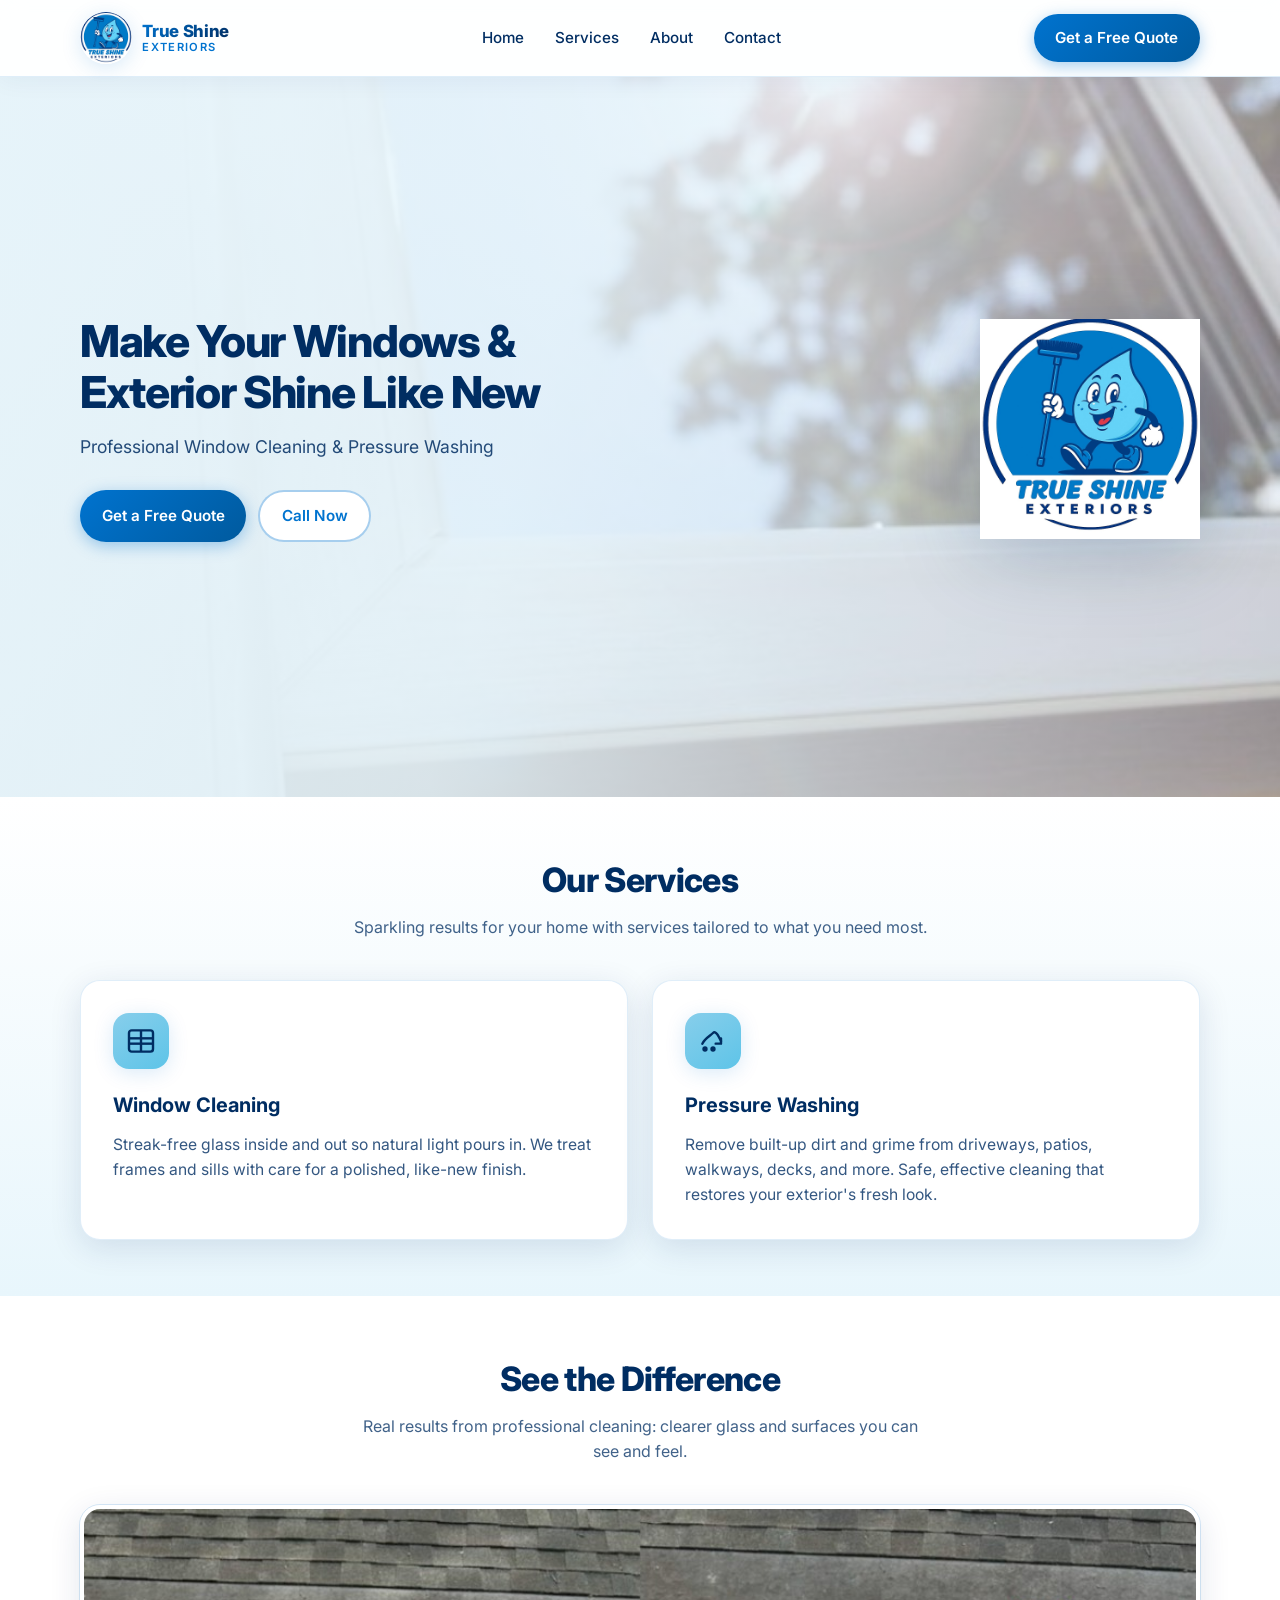
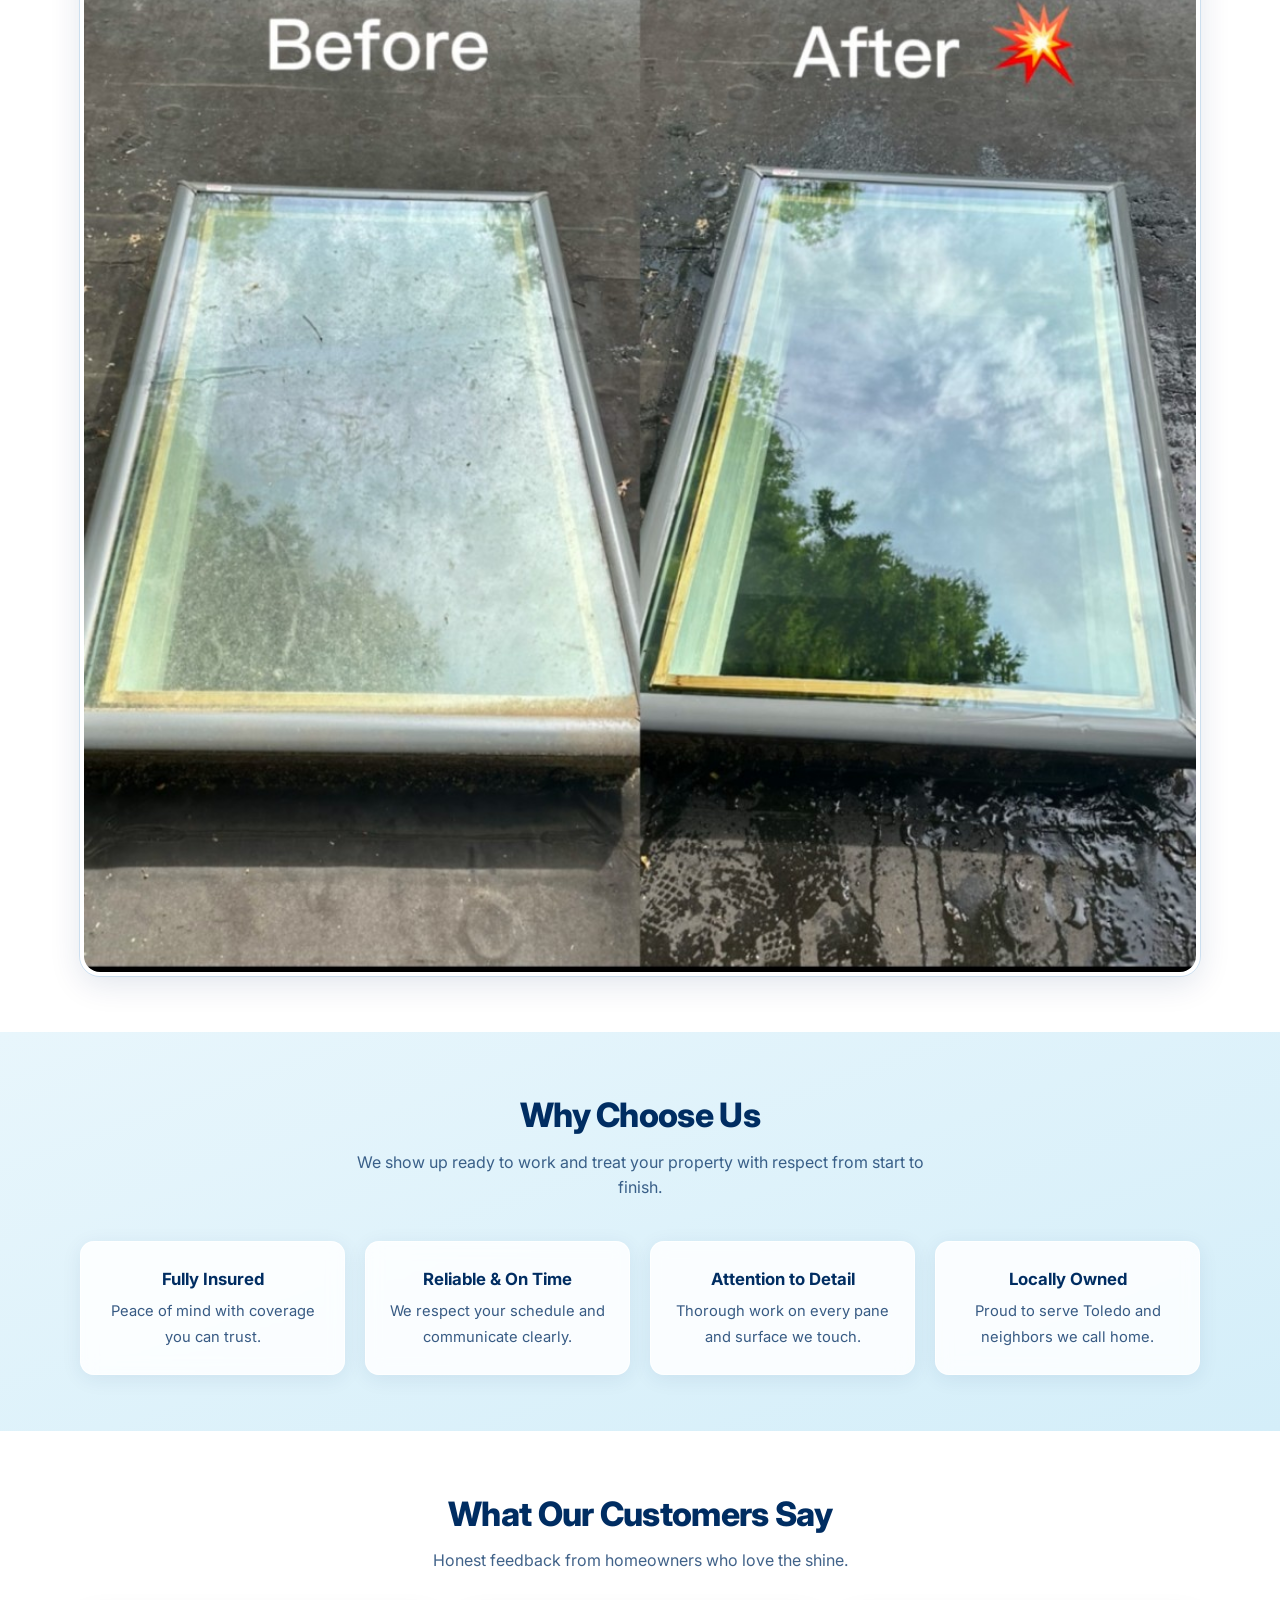
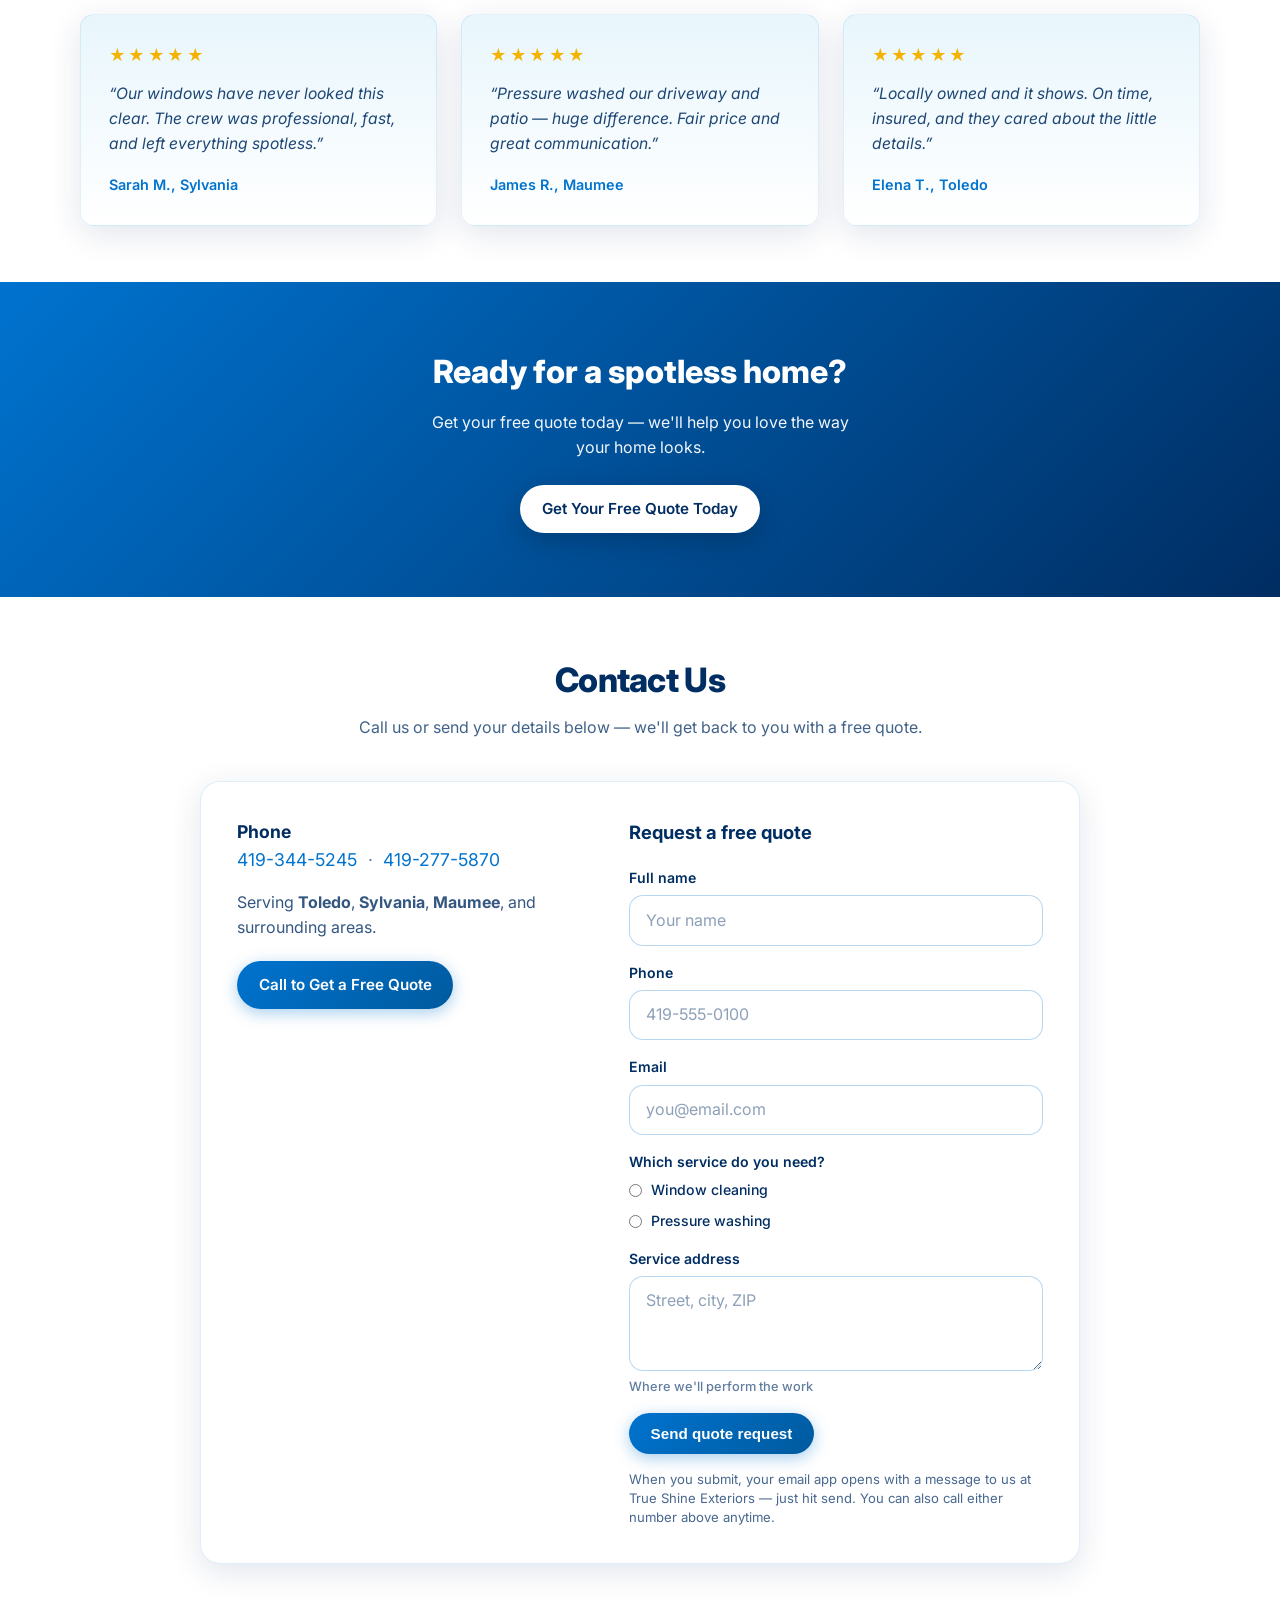
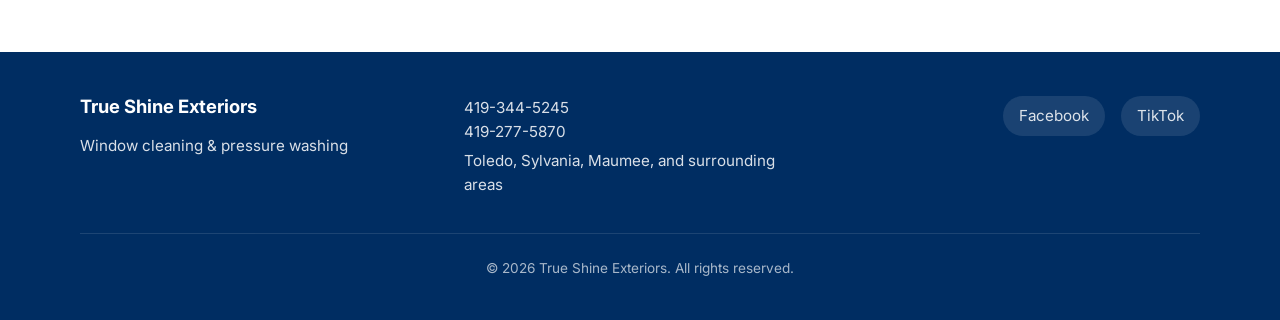
==== index.html @ 7646adbc "we" ====
<!DOCTYPE html>
<html lang="en">
  <head>
    <meta charset="utf-8" />
    <meta name="viewport" content="width=device-width, initial-scale=1" />
    <meta
      name="description"
      content="True Shine Exteriors - professional window cleaning and pressure washing in Toledo, Sylvania, Maumee, and surrounding areas."
    />
    <title>True Shine Exteriors | Window Cleaning &amp; Pressure Washing</title>
    <link rel="preconnect" href="https://fonts.googleapis.com" />
    <link rel="preconnect" href="https://fonts.gstatic.com" crossorigin />
    <link
      href="https://fonts.googleapis.com/css2?family=Inter:wght@400;500;600;700;800&display=swap"
      rel="stylesheet"
    />
    <link rel="stylesheet" href="styles.css" />
    <link rel="stylesheet" href="quote-form.css" />
    <style id="site-styles">
/* True Shine Exteriors (inlined so GitHub Pages always loads styles) */
:root{--sky:#87ceeb;--aqua:#5ec4e8;--blue:#0073cf;--navy:#002d62;--white:#fff;--mist:#e8f6fc;--shadow:0 8px 32px rgba(0,45,98,.12);--shadow-soft:0 4px 20px rgba(0,115,207,.15);--radius:20px;--radius-sm:14px;--font:"Inter",system-ui,-apple-system,sans-serif;--transition:.25s ease;--header-offset:72px}*,*::before,*::after{box-sizing:border-box}html{scroll-behavior:smooth}body{margin:0;font-family:var(--font);font-size:1rem;line-height:1.6;color:var(--navy);background:linear-gradient(180deg,var(--mist) 0%,var(--white) 40%)}img{max-width:100%;height:auto;display:block}a{color:var(--blue);text-decoration:none}a:hover{text-decoration:underline}main section[id]{scroll-margin-top:var(--header-offset)}.container{width:min(1120px,calc(100% - 2rem));margin-inline:auto}.site-header{position:sticky;top:0;z-index:100;background:rgba(255,255,255,.92);backdrop-filter:blur(12px);-webkit-backdrop-filter:blur(12px);border-bottom:1px solid rgba(0,115,207,.12);box-shadow:0 2px 24px rgba(0,45,98,.06)}.header-inner{display:flex;align-items:center;justify-content:space-between;gap:1rem;padding:.75rem 0;flex-wrap:wrap}.logo-link{display:flex;align-items:center;gap:.65rem;text-decoration:none;color:var(--navy)}.logo-link:hover{text-decoration:none;opacity:.92}.logo-img{width:52px;height:52px;object-fit:contain;border-radius:50%;box-shadow:var(--shadow-soft)}.logo-text{display:flex;flex-direction:column;line-height:1.15}.logo-name{font-weight:800;font-size:1.05rem;letter-spacing:-.02em;background:linear-gradient(135deg,var(--blue),var(--navy));-webkit-background-clip:text;background-clip:text;color:transparent}.logo-tag{font-size:.7rem;font-weight:600;letter-spacing:.12em;text-transform:uppercase;color:var(--blue)}.nav-toggle{display:none;background:var(--mist);border:1px solid rgba(0,115,207,.25);border-radius:12px;padding:.5rem .75rem;font:inherit;cursor:pointer;color:var(--navy)}.nav{display:flex;align-items:center;gap:.25rem}.nav a{padding:.5rem .85rem;border-radius:999px;color:var(--navy);font-weight:500;font-size:.95rem;text-decoration:none;transition:background var(--transition),color var(--transition)}.nav a:hover{background:rgba(0,115,207,.1);text-decoration:none}.header-cta{display:flex;align-items:center;gap:.75rem}.btn{display:inline-flex;align-items:center;justify-content:center;gap:.4rem;padding:.75rem 1.35rem;border-radius:999px;font-weight:600;font-size:.95rem;border:none;cursor:pointer;text-decoration:none;transition:transform var(--transition),box-shadow var(--transition),background var(--transition)}.btn:hover{text-decoration:none;transform:translateY(-2px);box-shadow:var(--shadow-soft)}.btn-primary{background:linear-gradient(135deg,var(--blue),#005a9e);color:var(--white);box-shadow:0 4px 16px rgba(0,115,207,.35)}.btn-primary:hover{color:var(--white)}.btn-outline{background:var(--white);color:var(--blue);border:2px solid rgba(0,115,207,.35)}.btn-outline:hover{background:var(--mist);color:var(--navy)}.hero{position:relative;min-height:min(88vh,720px);display:flex;align-items:center;padding:3rem 0 4rem;overflow:hidden}.hero-bg{position:absolute;inset:0;background:url("assets/hero-windows.png") center/cover no-repeat;z-index:0}.hero-bg::after{content:"";position:absolute;inset:0;background:linear-gradient(105deg,rgba(232,246,252,.97) 0%,rgba(232,246,252,.88) 42%,rgba(232,246,252,.35) 100%)}.hero .container{position:relative;z-index:1;display:grid;gap:2rem;align-items:center}@media(min-width:900px){.hero .container{grid-template-columns:1fr auto}}.hero-copy{max-width:34rem;animation:fadeUp .7s ease-out}@keyframes fadeUp{from{opacity:0;transform:translateY(12px)}to{opacity:1;transform:translateY(0)}}.hero h1{margin:0 0 1rem;font-size:clamp(1.85rem,5vw,2.75rem);font-weight:800;line-height:1.15;letter-spacing:-.03em;color:var(--navy)}.hero-lead{margin:0 0 1.75rem;font-size:1.1rem;color:rgba(0,45,98,.85)}.hero-actions{display:flex;flex-wrap:wrap;gap:.75rem}.hero-mascot-wrap{justify-self:center;animation:float 5s ease-in-out infinite}@keyframes float{0%,100%{transform:translateY(0)}50%{transform:translateY(-10px)}}.hero-mascot{width:min(220px,55vw);height:auto;filter:drop-shadow(0 16px 40px rgba(0,45,98,.2))}section{padding:3.5rem 0}.section-head{text-align:center;max-width:36rem;margin:0 auto 2.5rem}.section-head h2{margin:0 0 .5rem;font-size:clamp(1.65rem,4vw,2.1rem);font-weight:800;color:var(--navy);letter-spacing:-.02em}.section-head p{margin:0;color:rgba(0,45,98,.75)}#services{background:linear-gradient(180deg,var(--white),var(--mist))}.service-grid{display:grid;gap:1.5rem}@media(min-width:640px){.service-grid{grid-template-columns:repeat(2,1fr)}}.service-card{background:var(--white);border-radius:var(--radius);padding:2rem;box-shadow:var(--shadow);border:1px solid rgba(0,115,207,.12);transition:transform var(--transition),box-shadow var(--transition)}.service-card:hover{transform:translateY(-6px);box-shadow:0 16px 48px rgba(0,45,98,.14)}.service-icon{width:56px;height:56px;border-radius:16px;background:linear-gradient(145deg,var(--sky),var(--aqua));display:flex;align-items:center;justify-content:center;margin-bottom:1.25rem;color:var(--navy);box-shadow:var(--shadow-soft)}.service-card h3{margin:0 0 .65rem;font-size:1.25rem;font-weight:700;color:var(--navy)}.service-card p{margin:0;color:rgba(0,45,98,.8);font-size:.98rem}#before-after{background:var(--white)}.before-after-frame{border-radius:var(--radius);overflow:hidden;box-shadow:var(--shadow);border:4px solid var(--white);outline:1px solid rgba(0,115,207,.15)}.before-after-frame img{width:100%;vertical-align:middle}#about{background:linear-gradient(160deg,var(--mist) 0%,#d4eef9 100%)}.why-grid{display:grid;gap:1.25rem}@media(min-width:600px){.why-grid{grid-template-columns:repeat(2,1fr)}}@media(min-width:900px){.why-grid{grid-template-columns:repeat(4,1fr)}}.why-item{background:rgba(255,255,255,.85);backdrop-filter:blur(8px);border-radius:var(--radius-sm);padding:1.5rem;text-align:center;box-shadow:0 4px 20px rgba(0,45,98,.08);border:1px solid rgba(255,255,255,.8);transition:transform var(--transition)}.why-item:hover{transform:translateY(-4px)}.why-item strong{display:block;margin-bottom:.35rem;font-size:1.05rem;color:var(--navy)}.why-item span{font-size:.92rem;color:rgba(0,45,98,.78)}#testimonials{background:var(--white)}.testimonial-grid{display:grid;gap:1.5rem}@media(min-width:700px){.testimonial-grid{grid-template-columns:repeat(3,1fr)}}.testimonial-card{background:linear-gradient(180deg,var(--mist),var(--white));border-radius:var(--radius-sm);padding:1.75rem;box-shadow:var(--shadow);border:1px solid rgba(0,115,207,.1)}.stars{color:#f5b301;letter-spacing:.15em;font-size:1rem;margin-bottom:.75rem}.testimonial-card blockquote{margin:0 0 1rem;font-size:.98rem;color:rgba(0,45,98,.88);font-style:italic}.testimonial-card cite{font-style:normal;font-weight:600;font-size:.9rem;color:var(--blue)}.contact-section-inner{padding-bottom:2rem}.contact-card{max-width:520px;margin:0 auto;text-align:center;background:var(--white);padding:2rem;border-radius:var(--radius);box-shadow:var(--shadow);border:1px solid rgba(0,115,207,.12)}.contact-phones{margin:0 0 1rem;font-size:1.1rem}.contact-areas{margin:0;color:rgba(0,45,98,.8)}.contact-sep{margin:0 .35rem;opacity:.6}.contact-cta{margin:1.25rem 0 0}.cta-band{padding:4rem 0;background:linear-gradient(135deg,var(--blue) 0%,var(--navy) 100%);color:var(--white);text-align:center}.cta-band h2{margin:0 0 .75rem;font-size:clamp(1.6rem,4vw,2rem);font-weight:800}.cta-band p{margin:0 0 1.5rem;opacity:.95;max-width:28rem;margin-inline:auto}.cta-band .btn-primary{background:var(--white);color:var(--navy);box-shadow:0 8px 28px rgba(0,0,0,.2)}.cta-band .btn-primary:hover{background:var(--mist);color:var(--navy)}.site-footer{background:var(--navy);color:rgba(255,255,255,.88);padding:2.5rem 0}.footer-inner{display:grid;gap:2rem;text-align:center}@media(min-width:700px){.footer-inner{grid-template-columns:1fr 1fr 1fr;text-align:left;align-items:start}}.site-footer h3{margin:0 0 .75rem;font-size:1.15rem;color:var(--white)}.site-footer p,.site-footer a{margin:.25rem 0;font-size:.95rem;color:rgba(255,255,255,.85)}.site-footer a:hover{color:var(--sky);text-decoration:none}.footer-social{display:flex;flex-wrap:wrap;gap:1rem;justify-content:center}@media(min-width:700px){.footer-social{justify-content:flex-end}}.footer-social a{display:inline-flex;align-items:center;padding:.5rem 1rem;background:rgba(255,255,255,.1);border-radius:999px;transition:background var(--transition)}.footer-social a:hover{background:rgba(255,255,255,.18)}.footer-bottom{margin-top:2rem;padding-top:1.5rem;border-top:1px solid rgba(255,255,255,.15);text-align:center;font-size:.85rem;opacity:.75}@media(max-width:768px){.nav-toggle{display:block}.header-inner{flex-wrap:nowrap}.nav-wrap{width:100%;order:3;flex-basis:100%;max-height:0;overflow:hidden;transition:max-height .35s ease}.nav-wrap.is-open{max-height:280px}.nav{flex-direction:column;align-items:stretch;padding:.5rem 0 .25rem;gap:0}.nav a{border-radius:var(--radius-sm);padding:.75rem 1rem}.header-cta .btn-primary{padding:.6rem 1rem;font-size:.85rem}}@media(prefers-reduced-motion:reduce){*,*::before,*::after{animation-duration:.01ms!important;animation-iteration-count:1!important;transition-duration:.01ms!important}html{scroll-behavior:auto}}
    </style>
  </head>
  <body>
    <header class="site-header">
      <div class="container header-inner">
        <a class="logo-link" href="#top" id="top">
          <img
            class="logo-img"
            src="assets/logo-badge.png"
            alt="True Shine Exteriors mascot logo"
            width="52"
            height="52"
          />
          <span class="logo-text">
            <span class="logo-name">True Shine</span>
            <span class="logo-tag">Exteriors</span>
          </span>
        </a>
        <button type="button" class="nav-toggle" aria-expanded="false" aria-controls="site-nav" id="nav-toggle">
          Menu
        </button>
        <div class="nav-wrap" id="nav-wrap">
          <nav class="nav" id="site-nav" aria-label="Primary">
            <a href="#top">Home</a>
            <a href="#services">Services</a>
            <a href="#about">About</a>
            <a href="#contact">Contact</a>
          </nav>
        </div>
        <div class="header-cta">
          <a class="btn btn-primary" href="#contact">Get a Free Quote</a>
        </div>
      </div>
    </header>

    <main>
      <section class="hero" aria-labelledby="hero-heading">
        <div class="hero-bg" role="presentation"></div>
        <div class="container">
          <div class="hero-copy">
            <h1 id="hero-heading">Make Your Windows &amp; Exterior Shine Like New</h1>
            <p class="hero-lead">Professional Window Cleaning &amp; Pressure Washing</p>
            <div class="hero-actions">
              <a class="btn btn-primary" href="#contact">Get a Free Quote</a>
              <a class="btn btn-outline" href="tel:+14193445245">Call Now</a>
            </div>
          </div>
          <div class="hero-mascot-wrap">
            <img
              class="hero-mascot"
              src="assets/logo-badge.png"
              alt=""
              width="220"
              height="220"
            />
          </div>
        </div>
      </section>

      <section id="services" aria-labelledby="services-heading">
        <div class="container">
          <div class="section-head">
            <h2 id="services-heading">Our Services</h2>
            <p>Sparkling results for your home with services tailored to what you need most.</p>
          </div>
          <div class="service-grid">
            <article class="service-card">
              <div class="service-icon" aria-hidden="true">
                <svg width="32" height="32" viewBox="0 0 24 24" fill="none" stroke="currentColor" stroke-width="1.8">
                  <rect x="3" y="4" width="18" height="16" rx="2" />
                  <line x1="12" y1="4" x2="12" y2="20" />
                  <line x1="3" y1="10" x2="21" y2="10" />
                  <line x1="3" y1="14" x2="21" y2="14" />
                </svg>
              </div>
              <h3>Window Cleaning</h3>
              <p>
                Streak-free glass inside and out so natural light pours in. We treat frames and sills with care for a
                polished, like-new finish.
              </p>
            </article>
            <article class="service-card">
              <div class="service-icon" aria-hidden="true">
                <svg width="32" height="32" viewBox="0 0 24 24" fill="none" stroke="currentColor" stroke-width="1.8">
                  <path d="M4 14c2-4 6-6 8-8s4 2 6 6" stroke-linecap="round" />
                  <path d="M18 10v4h-4" stroke-linecap="round" stroke-linejoin="round" />
                  <circle cx="6" cy="18" r="2" fill="currentColor" stroke="none" />
                  <circle cx="12" cy="18" r="2" fill="currentColor" stroke="none" />
                </svg>
              </div>
              <h3>Pressure Washing</h3>
              <p>
                Remove built-up dirt and grime from driveways, patios, walkways, decks, and more. Safe, effective cleaning
                that restores your exterior&apos;s fresh look.
              </p>
            </article>
          </div>
        </div>
      </section>

      <section id="before-after" aria-labelledby="before-after-heading">
        <div class="container">
          <div class="section-head">
            <h2 id="before-after-heading">See the Difference</h2>
            <p>Real results from professional cleaning: clearer glass and surfaces you can see and feel.</p>
          </div>
          <div class="before-after-frame">
            <img
              src="assets/before-after.png"
              alt="Before and after: skylight cleaning showing dirty glass versus crystal clear reflection"
              loading="lazy"
            />
          </div>
        </div>
      </section>

      <section id="about" aria-labelledby="why-heading">
        <div class="container">
          <div class="section-head">
            <h2 id="why-heading">Why Choose Us</h2>
            <p>We show up ready to work and treat your property with respect from start to finish.</p>
          </div>
          <div class="why-grid">
            <div class="why-item">
              <strong>Fully Insured</strong>
              <span>Peace of mind with coverage you can trust.</span>
            </div>
            <div class="why-item">
              <strong>Reliable &amp; On Time</strong>
              <span>We respect your schedule and communicate clearly.</span>
            </div>
            <div class="why-item">
              <strong>Attention to Detail</strong>
              <span>Thorough work on every pane and surface we touch.</span>
            </div>
            <div class="why-item">
              <strong>Locally Owned</strong>
              <span>Proud to serve Toledo and neighbors we call home.</span>
            </div>
          </div>
        </div>
      </section>

      <section id="testimonials" aria-labelledby="testimonials-heading">
        <div class="container">
          <div class="section-head">
            <h2 id="testimonials-heading">What Our Customers Say</h2>
            <p>Honest feedback from homeowners who love the shine.</p>
          </div>
          <div class="testimonial-grid">
            <article class="testimonial-card">
              <div class="stars" aria-label="5 out of 5 stars">&#9733;&#9733;&#9733;&#9733;&#9733;</div>
              <blockquote>
                &ldquo;Our windows have never looked this clear. The crew was professional, fast, and left everything
                spotless.&rdquo;
              </blockquote>
              <cite>Sarah M., Sylvania</cite>
            </article>
            <article class="testimonial-card">
              <div class="stars" aria-label="5 out of 5 stars">&#9733;&#9733;&#9733;&#9733;&#9733;</div>
              <blockquote>
                &ldquo;Pressure washed our driveway and patio &mdash; huge difference. Fair price and great
                communication.&rdquo;
              </blockquote>
              <cite>James R., Maumee</cite>
            </article>
            <article class="testimonial-card">
              <div class="stars" aria-label="5 out of 5 stars">&#9733;&#9733;&#9733;&#9733;&#9733;</div>
              <blockquote>
                &ldquo;Locally owned and it shows. On time, insured, and they cared about the little details.&rdquo;
              </blockquote>
              <cite>Elena T., Toledo</cite>
            </article>
          </div>
        </div>
      </section>

      <section class="cta-band" aria-labelledby="cta-heading">
        <div class="container">
          <h2 id="cta-heading">Ready for a spotless home?</h2>
          <p>Get your free quote today &mdash; we&apos;ll help you love the way your home looks.</p>
          <a class="btn btn-primary" href="#contact">Get Your Free Quote Today</a>
        </div>
      </section>

      <section id="contact" aria-labelledby="contact-heading">
        <div class="container contact-section-inner">
          <div class="section-head">
            <h2 id="contact-heading">Contact Us</h2>
            <p>Call us or send your details below &mdash; we&apos;ll get back to you with a free quote.</p>
          </div>
          <div class="contact-card contact-card--wide">
            <div class="contact-layout">
              <div class="contact-sidebar">
                <p class="contact-phones">
                  <strong>Phone</strong><br />
                  <a href="tel:+14193445245">419-344-5245</a>
                  <span class="contact-sep" aria-hidden="true">&middot;</span>
                  <a href="tel:+14192775870">419-277-5870</a>
                </p>
                <p class="contact-areas">
                  Serving <strong>Toledo</strong>, <strong>Sylvania</strong>, <strong>Maumee</strong>, and surrounding areas.
                </p>
                <p class="contact-cta">
                  <a class="btn btn-primary" href="tel:+14193445245">Call to Get a Free Quote</a>
                </p>
              </div>
              <form class="quote-form" id="quote-form" action="#" autocomplete="on">
                <h3 class="quote-form-title">Request a free quote</h3>
                <div class="form-field">
                  <label for="quote-name">Full name</label>
                  <input
                    type="text"
                    id="quote-name"
                    name="name"
                    autocomplete="name"
                    required
                    placeholder="Your name"
                  />
                </div>
                <div class="form-field">
                  <label for="quote-phone">Phone</label>
                  <input
                    type="tel"
                    id="quote-phone"
                    name="phone"
                    autocomplete="tel"
                    required
                    placeholder="419-555-0100"
                  />
                </div>
                <div class="form-field">
                  <label for="quote-email">Email</label>
                  <input
                    type="email"
                    id="quote-email"
                    name="email"
                    autocomplete="email"
                    required
                    placeholder="you@email.com"
                  />
                </div>
                <fieldset class="form-field form-field--service">
                  <legend id="quote-service-legend">Which service do you need?</legend>
                  <div class="radio-group">
                    <label class="radio-label">
                      <input type="radio" name="service" value="Window cleaning" required />
                      Window cleaning
                    </label>
                    <label class="radio-label">
                      <input type="radio" name="service" value="Pressure washing" />
                      Pressure washing
                    </label>
                  </div>
                </fieldset>
                <div class="form-field">
                  <label for="quote-address">Service address</label>
                  <textarea
                    id="quote-address"
                    name="address"
                    rows="3"
                    required
                    placeholder="Street, city, ZIP"
                  ></textarea>
                  <span class="field-hint">Where we&apos;ll perform the work</span>
                </div>
                <div class="form-actions">
                  <button type="submit" class="btn btn-primary form-submit">Send quote request</button>
                </div>
                <p class="form-note">
                  When you submit, your email app opens with a message to us at True Shine Exteriors &mdash; just hit send.
                  You can also call either number above anytime.
                </p>
                <p class="form-success" id="quote-form-success" hidden role="status">
                  Thanks &mdash; we received your details. We&apos;ll be in touch soon. Prefer to talk now? Call
                  <a href="tel:+14193445245">419-344-5245</a>.
                </p>
              </form>
            </div>
          </div>
        </div>
      </section>
    </main>

    <footer class="site-footer">
      <div class="container footer-inner">
        <div>
          <h3>True Shine Exteriors</h3>
          <p>Window cleaning &amp; pressure washing</p>
        </div>
        <div>
          <p>
            <a href="tel:+14193445245">419-344-5245</a><br />
            <a href="tel:+14192775870">419-277-5870</a>
          </p>
          <p>Toledo, Sylvania, Maumee, and surrounding areas</p>
        </div>
        <div class="footer-social">
          <a href="https://www.facebook.com/" target="_blank" rel="noopener noreferrer">Facebook</a>
          <a href="https://www.tiktok.com/" target="_blank" rel="noopener noreferrer">TikTok</a>
        </div>
      </div>
      <div class="container footer-bottom">
        &copy; <span id="year"></span> True Shine Exteriors. All rights reserved.
      </div>
    </footer>

    <script>
      (function () {
        var y = document.getElementById("year");
        if (y) y.textContent = new Date().getFullYear();
        var toggle = document.getElementById("nav-toggle");
        var wrap = document.getElementById("nav-wrap");
        if (toggle && wrap) {
          toggle.addEventListener("click", function () {
            var open = wrap.classList.toggle("is-open");
            toggle.setAttribute("aria-expanded", open ? "true" : "false");
          });
          wrap.querySelectorAll("a").forEach(function (link) {
            link.addEventListener("click", function () {
              wrap.classList.remove("is-open");
              toggle.setAttribute("aria-expanded", "false");
            });
          });
        }

        var quoteForm = document.getElementById("quote-form");
        var quoteSuccess = document.getElementById("quote-form-success");
        // Business inbox for quote requests (mailto — customer sends from their email app).
        var quoteMailTo = "trueshinetoledo@gmail.com";

        if (quoteForm) {
          quoteForm.addEventListener("submit", function (e) {
            e.preventDefault();
            if (!quoteForm.checkValidity()) {
              quoteForm.reportValidity();
              return;
            }
            var name = document.getElementById("quote-name").value.trim();
            var phone = document.getElementById("quote-phone").value.trim();
            var email = document.getElementById("quote-email").value.trim();
            var address = document.getElementById("quote-address").value.trim();
            var serviceEl = quoteForm.querySelector('input[name="service"]:checked');
            var service = serviceEl ? serviceEl.value : "";
            var body =
              "Quote request — True Shine Exteriors\r\n\r\n" +
              "Name: " +
              name +
              "\r\n" +
              "Phone: " +
              phone +
              "\r\n" +
              "Email: " +
              email +
              "\r\n" +
              "Service: " +
              service +
              "\r\n" +
              "Address:\r\n" +
              address +
              "\r\n";
            if (quoteMailTo) {
              var subject = encodeURIComponent("Quote: " + service + " — " + name);
              var mail = "mailto:" + quoteMailTo + "?subject=" + subject + "&body=" + encodeURIComponent(body);
              window.location.href = mail;
              return;
            }
            quoteForm.querySelector(".form-note").hidden = true;
            quoteForm.querySelector(".form-actions").hidden = true;
            quoteForm.querySelectorAll(".form-field").forEach(function (el) {
              el.hidden = true;
            });
            var qt = quoteForm.querySelector(".quote-form-title");
            if (qt) qt.hidden = true;
            if (quoteSuccess) quoteSuccess.hidden = false;
          });
        }
      })();
    </script>
  </body>
</html>
---- styles.css ----
@charset "utf-8";
/* True Shine Exteriors — full stylesheet (not only :root; line 2 is long) */
:root{--sky:#87ceeb;--aqua:#5ec4e8;--blue:#0073cf;--navy:#002d62;--white:#fff;--mist:#e8f6fc;--shadow:0 8px 32px rgba(0,45,98,.12);--shadow-soft:0 4px 20px rgba(0,115,207,.15);--radius:20px;--radius-sm:14px;--font:"Inter",system-ui,-apple-system,sans-serif;--transition:.25s ease;--header-offset:72px}*,*::before,*::after{box-sizing:border-box}html{scroll-behavior:smooth}body{margin:0;font-family:var(--font);font-size:1rem;line-height:1.6;color:var(--navy);background:linear-gradient(180deg,var(--mist) 0%,var(--white) 40%)}img{max-width:100%;height:auto;display:block}a{color:var(--blue);text-decoration:none}a:hover{text-decoration:underline}main section[id]{scroll-margin-top:var(--header-offset)}.container{width:min(1120px,calc(100% - 2rem));margin-inline:auto}.site-header{position:sticky;top:0;z-index:100;background:rgba(255,255,255,.92);backdrop-filter:blur(12px);-webkit-backdrop-filter:blur(12px);border-bottom:1px solid rgba(0,115,207,.12);box-shadow:0 2px 24px rgba(0,45,98,.06)}.header-inner{display:flex;align-items:center;justify-content:space-between;gap:1rem;padding:.75rem 0;flex-wrap:wrap}.logo-link{display:flex;align-items:center;gap:.65rem;text-decoration:none;color:var(--navy)}.logo-link:hover{text-decoration:none;opacity:.92}.logo-img{width:52px;height:52px;object-fit:contain;border-radius:50%;box-shadow:var(--shadow-soft)}.logo-text{display:flex;flex-direction:column;line-height:1.15}.logo-name{font-weight:800;font-size:1.05rem;letter-spacing:-.02em;background:linear-gradient(135deg,var(--blue),var(--navy));-webkit-background-clip:text;background-clip:text;color:transparent}.logo-tag{font-size:.7rem;font-weight:600;letter-spacing:.12em;text-transform:uppercase;color:var(--blue)}.nav-toggle{display:none;background:var(--mist);border:1px solid rgba(0,115,207,.25);border-radius:12px;padding:.5rem .75rem;font:inherit;cursor:pointer;color:var(--navy)}.nav{display:flex;align-items:center;gap:.25rem}.nav a{padding:.5rem .85rem;border-radius:999px;color:var(--navy);font-weight:500;font-size:.95rem;text-decoration:none;transition:background var(--transition),color var(--transition)}.nav a:hover{background:rgba(0,115,207,.1);text-decoration:none}.header-cta{display:flex;align-items:center;gap:.75rem}.btn{display:inline-flex;align-items:center;justify-content:center;gap:.4rem;padding:.75rem 1.35rem;border-radius:999px;font-weight:600;font-size:.95rem;border:none;cursor:pointer;text-decoration:none;transition:transform var(--transition),box-shadow var(--transition),background var(--transition)}.btn:hover{text-decoration:none;transform:translateY(-2px);box-shadow:var(--shadow-soft)}.btn-primary{background:linear-gradient(135deg,var(--blue),#005a9e);color:var(--white);box-shadow:0 4px 16px rgba(0,115,207,.35)}.btn-primary:hover{color:var(--white)}.btn-outline{background:var(--white);color:var(--blue);border:2px solid rgba(0,115,207,.35)}.btn-outline:hover{background:var(--mist);color:var(--navy)}.hero{position:relative;min-height:min(88vh,720px);display:flex;align-items:center;padding:3rem 0 4rem;overflow:hidden}.hero-bg{position:absolute;inset:0;background:url("assets/hero-windows.png") center/cover no-repeat;z-index:0}.hero-bg::after{content:"";position:absolute;inset:0;background:linear-gradient(105deg,rgba(232,246,252,.97) 0%,rgba(232,246,252,.88) 42%,rgba(232,246,252,.35) 100%)}.hero .container{position:relative;z-index:1;display:grid;gap:2rem;align-items:center}@media(min-width:900px){.hero .container{grid-template-columns:1fr auto}}.hero-copy{max-width:34rem;animation:fadeUp .7s ease-out}@keyframes fadeUp{from{opacity:0;transform:translateY(12px)}to{opacity:1;transform:translateY(0)}}.hero h1{margin:0 0 1rem;font-size:clamp(1.85rem,5vw,2.75rem);font-weight:800;line-height:1.15;letter-spacing:-.03em;color:var(--navy)}.hero-lead{margin:0 0 1.75rem;font-size:1.1rem;color:rgba(0,45,98,.85)}.hero-actions{display:flex;flex-wrap:wrap;gap:.75rem}.hero-mascot-wrap{justify-self:center;animation:float 5s ease-in-out infinite}@keyframes float{0%,100%{transform:translateY(0)}50%{transform:translateY(-10px)}}.hero-mascot{width:min(220px,55vw);height:auto;filter:drop-shadow(0 16px 40px rgba(0,45,98,.2))}section{padding:3.5rem 0}.section-head{text-align:center;max-width:36rem;margin:0 auto 2.5rem}.section-head h2{margin:0 0 .5rem;font-size:clamp(1.65rem,4vw,2.1rem);font-weight:800;color:var(--navy);letter-spacing:-.02em}.section-head p{margin:0;color:rgba(0,45,98,.75)}#services{background:linear-gradient(180deg,var(--white),var(--mist))}.service-grid{display:grid;gap:1.5rem}@media(min-width:640px){.service-grid{grid-template-columns:repeat(2,1fr)}}.service-card{background:var(--white);border-radius:var(--radius);padding:2rem;box-shadow:var(--shadow);border:1px solid rgba(0,115,207,.12);transition:transform var(--transition),box-shadow var(--transition)}.service-card:hover{transform:translateY(-6px);box-shadow:0 16px 48px rgba(0,45,98,.14)}.service-icon{width:56px;height:56px;border-radius:16px;background:linear-gradient(145deg,var(--sky),var(--aqua));display:flex;align-items:center;justify-content:center;margin-bottom:1.25rem;color:var(--navy);box-shadow:var(--shadow-soft)}.service-card h3{margin:0 0 .65rem;font-size:1.25rem;font-weight:700;color:var(--navy)}.service-card p{margin:0;color:rgba(0,45,98,.8);font-size:.98rem}#before-after{background:var(--white)}.before-after-frame{border-radius:var(--radius);overflow:hidden;box-shadow:var(--shadow);border:4px solid var(--white);outline:1px solid rgba(0,115,207,.15)}.before-after-frame img{width:100%;vertical-align:middle}#about{background:linear-gradient(160deg,var(--mist) 0%,#d4eef9 100%)}.why-grid{display:grid;gap:1.25rem}@media(min-width:600px){.why-grid{grid-template-columns:repeat(2,1fr)}}@media(min-width:900px){.why-grid{grid-template-columns:repeat(4,1fr)}}.why-item{background:rgba(255,255,255,.85);backdrop-filter:blur(8px);border-radius:var(--radius-sm);padding:1.5rem;text-align:center;box-shadow:0 4px 20px rgba(0,45,98,.08);border:1px solid rgba(255,255,255,.8);transition:transform var(--transition)}.why-item:hover{transform:translateY(-4px)}.why-item strong{display:block;margin-bottom:.35rem;font-size:1.05rem;color:var(--navy)}.why-item span{font-size:.92rem;color:rgba(0,45,98,.78)}#testimonials{background:var(--white)}.testimonial-grid{display:grid;gap:1.5rem}@media(min-width:700px){.testimonial-grid{grid-template-columns:repeat(3,1fr)}}.testimonial-card{background:linear-gradient(180deg,var(--mist),var(--white));border-radius:var(--radius-sm);padding:1.75rem;box-shadow:var(--shadow);border:1px solid rgba(0,115,207,.1)}.stars{color:#f5b301;letter-spacing:.15em;font-size:1rem;margin-bottom:.75rem}.testimonial-card blockquote{margin:0 0 1rem;font-size:.98rem;color:rgba(0,45,98,.88);font-style:italic}.testimonial-card cite{font-style:normal;font-weight:600;font-size:.9rem;color:var(--blue)}.contact-section-inner{padding-bottom:2rem}.contact-card{max-width:520px;margin:0 auto;text-align:center;background:var(--white);padding:2rem;border-radius:var(--radius);box-shadow:var(--shadow);border:1px solid rgba(0,115,207,.12)}.contact-phones{margin:0 0 1rem;font-size:1.1rem}.contact-areas{margin:0;color:rgba(0,45,98,.8)}.contact-sep{margin:0 .35rem;opacity:.6}.contact-cta{margin:1.25rem 0 0}.cta-band{padding:4rem 0;background:linear-gradient(135deg,var(--blue) 0%,var(--navy) 100%);color:var(--white);text-align:center}.cta-band h2{margin:0 0 .75rem;font-size:clamp(1.6rem,4vw,2rem);font-weight:800}.cta-band p{margin:0 0 1.5rem;opacity:.95;max-width:28rem;margin-inline:auto}.cta-band .btn-primary{background:var(--white);color:var(--navy);box-shadow:0 8px 28px rgba(0,0,0,.2)}.cta-band .btn-primary:hover{background:var(--mist);color:var(--navy)}.site-footer{background:var(--navy);color:rgba(255,255,255,.88);padding:2.5rem 0}.footer-inner{display:grid;gap:2rem;text-align:center}@media(min-width:700px){.footer-inner{grid-template-columns:1fr 1fr 1fr;text-align:left;align-items:start}}.site-footer h3{margin:0 0 .75rem;font-size:1.15rem;color:var(--white)}.site-footer p,.site-footer a{margin:.25rem 0;font-size:.95rem;color:rgba(255,255,255,.85)}.site-footer a:hover{color:var(--sky);text-decoration:none}.footer-social{display:flex;flex-wrap:wrap;gap:1rem;justify-content:center}@media(min-width:700px){.footer-social{justify-content:flex-end}}.footer-social a{display:inline-flex;align-items:center;padding:.5rem 1rem;background:rgba(255,255,255,.1);border-radius:999px;transition:background var(--transition)}.footer-social a:hover{background:rgba(255,255,255,.18)}.footer-bottom{margin-top:2rem;padding-top:1.5rem;border-top:1px solid rgba(255,255,255,.15);text-align:center;font-size:.85rem;opacity:.75}@media(max-width:768px){.nav-toggle{display:block}.header-inner{flex-wrap:nowrap}.nav-wrap{width:100%;order:3;flex-basis:100%;max-height:0;overflow:hidden;transition:max-height .35s ease}.nav-wrap.is-open{max-height:280px}.nav{flex-direction:column;align-items:stretch;padding:.5rem 0 .25rem;gap:0}.nav a{border-radius:var(--radius-sm);padding:.75rem 1rem}.header-cta .btn-primary{padding:.6rem 1rem;font-size:.85rem}}@media(prefers-reduced-motion:reduce){*,*::before,*::after{animation-duration:.01ms!important;animation-iteration-count:1!important;transition-duration:.01ms!important}html{scroll-behavior:auto}}
---- quote-form.css ----
/* Quote / contact form (add-on) */
.contact-card.contact-card--wide {
  max-width: min(880px, 100%);
  padding: clamp(1.5rem, 4vw, 2.25rem);
}

.contact-layout {
  display: grid;
  gap: 1.75rem;
  text-align: left;
}

@media (min-width: 800px) {
  .contact-layout {
    grid-template-columns: 1fr 1.15fr;
    gap: 2rem;
    align-items: start;
  }
}

.contact-sidebar {
  text-align: center;
}

@media (min-width: 800px) {
  .contact-sidebar {
    text-align: left;
  }
}

.quote-form-title {
  margin: 0 0 0.25rem;
  font-size: 1.15rem;
  font-weight: 700;
  color: var(--navy);
  text-align: left;
}

.quote-form {
  display: flex;
  flex-direction: column;
  gap: 1rem;
  width: 100%;
  min-width: 0;
}

.form-field {
  display: flex;
  flex-direction: column;
  gap: 0.35rem;
  text-align: left;
}

.form-field label {
  font-weight: 600;
  font-size: 0.88rem;
  color: var(--navy);
}

.form-field input,
.form-field textarea {
  width: 100%;
  padding: 0.72rem 1rem;
  border: 1px solid rgba(0, 115, 207, 0.28);
  border-radius: var(--radius-sm);
  font: inherit;
  color: var(--navy);
  background: var(--white);
  transition: border-color var(--transition), box-shadow var(--transition);
}

.form-field input::placeholder,
.form-field textarea::placeholder {
  color: rgba(0, 45, 98, 0.45);
}

.form-field input:focus,
.form-field textarea:focus {
  outline: none;
  border-color: var(--blue);
  box-shadow: 0 0 0 3px rgba(0, 115, 207, 0.18);
}

.form-field textarea {
  min-height: 5.5rem;
  resize: vertical;
  line-height: 1.45;
}

.form-field--service {
  border: none;
  margin: 0;
  padding: 0;
  min-width: 0;
}

.form-field--service legend {
  font-weight: 600;
  font-size: 0.88rem;
  color: var(--navy);
  padding: 0;
  margin-bottom: 0.35rem;
}

.form-field--service .radio-group {
  display: flex;
  flex-direction: column;
  gap: 0.5rem;
  width: 100%;
}

.form-field--service .radio-label {
  display: flex;
  align-items: center;
  gap: 0.55rem;
  font-weight: 500;
  cursor: pointer;
  color: var(--navy);
}

.form-field--service .radio-label input[type="radio"] {
  width: auto;
  margin: 0;
  flex-shrink: 0;
  accent-color: var(--blue);
}

.field-hint {
  font-size: 0.8rem;
  font-weight: 500;
  color: rgba(0, 45, 98, 0.62);
}

.form-actions {
  margin: 0;
}

.form-submit {
  width: 100%;
}

@media (min-width: 480px) {
  .form-submit {
    width: auto;
  }
}

.form-note {
  font-size: 0.82rem;
  color: rgba(0, 45, 98, 0.72);
  margin: 0;
  line-height: 1.45;
  text-align: left;
}

.form-success {
  font-size: 0.95rem;
  color: var(--navy);
  font-weight: 600;
  margin: 0;
  padding: 1rem;
  border-radius: var(--radius-sm);
  background: var(--mist);
  border: 1px solid rgba(0, 115, 207, 0.15);
  text-align: left;
}
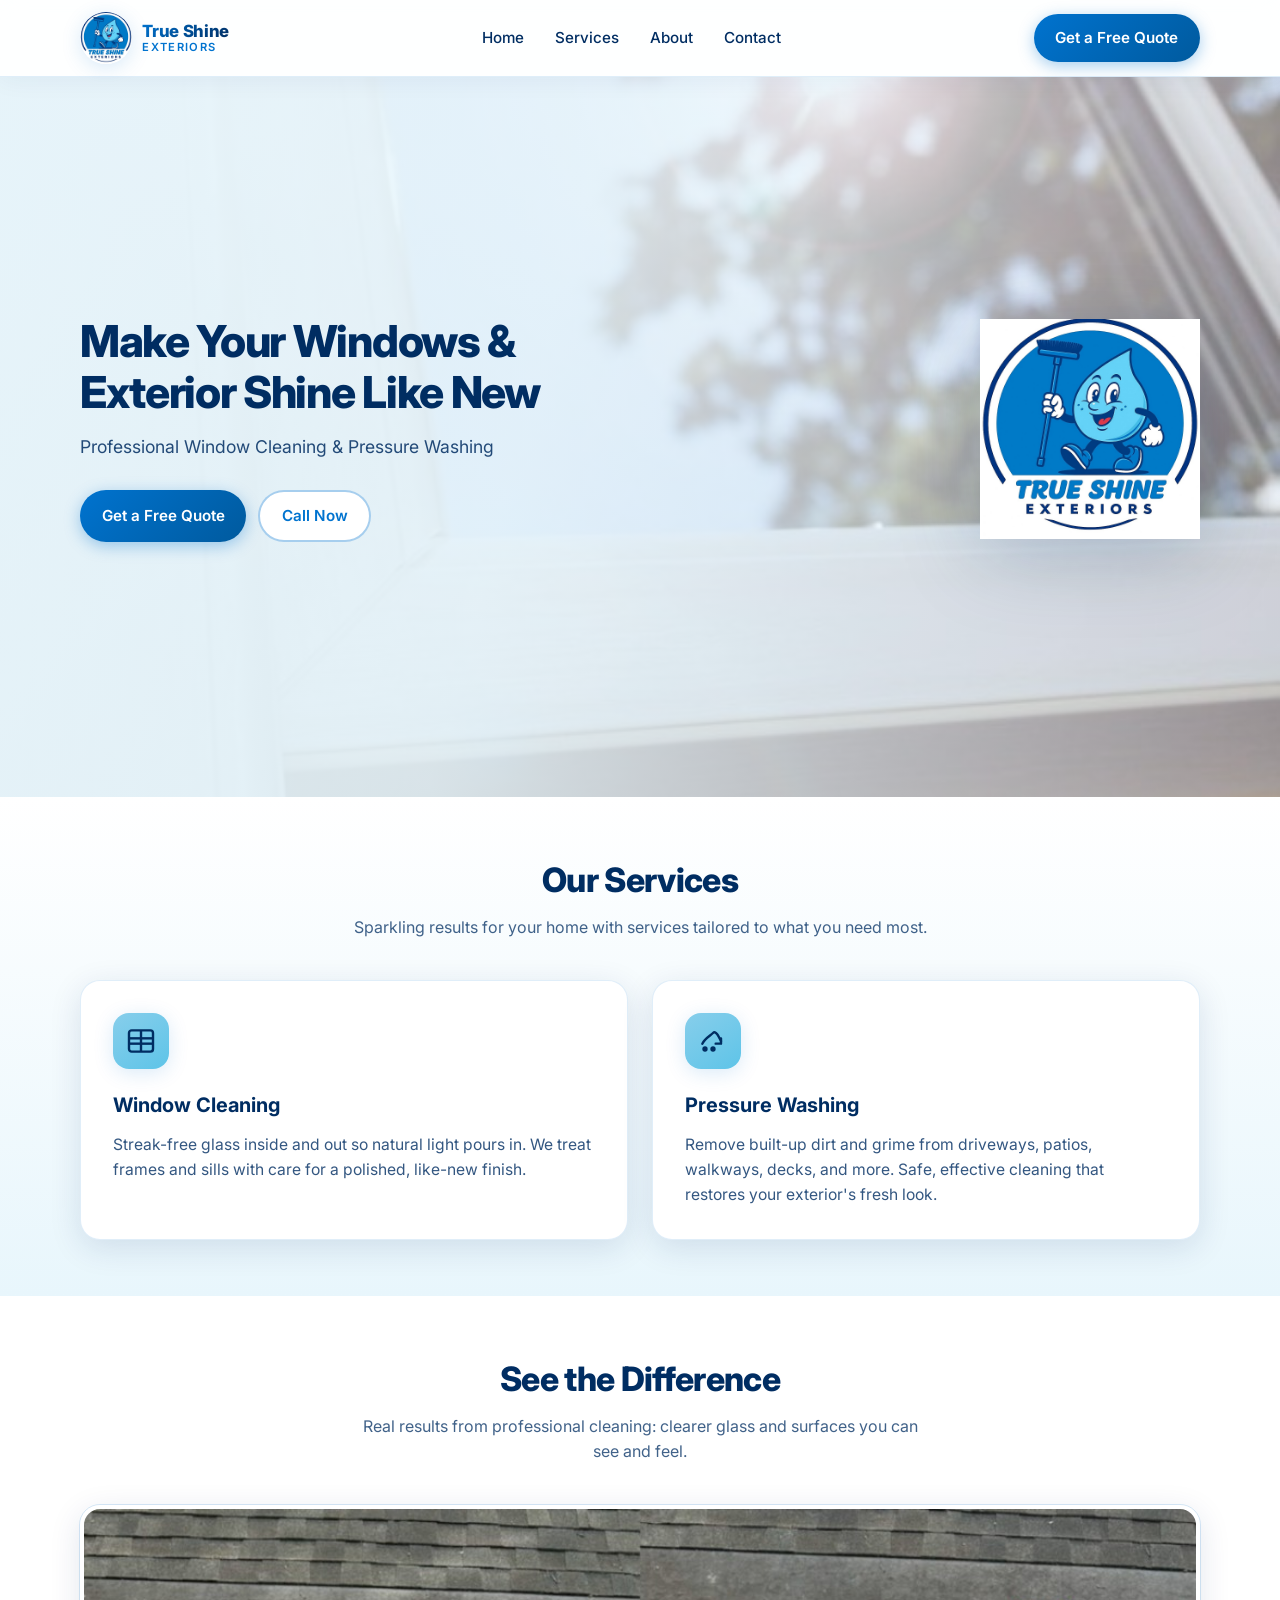
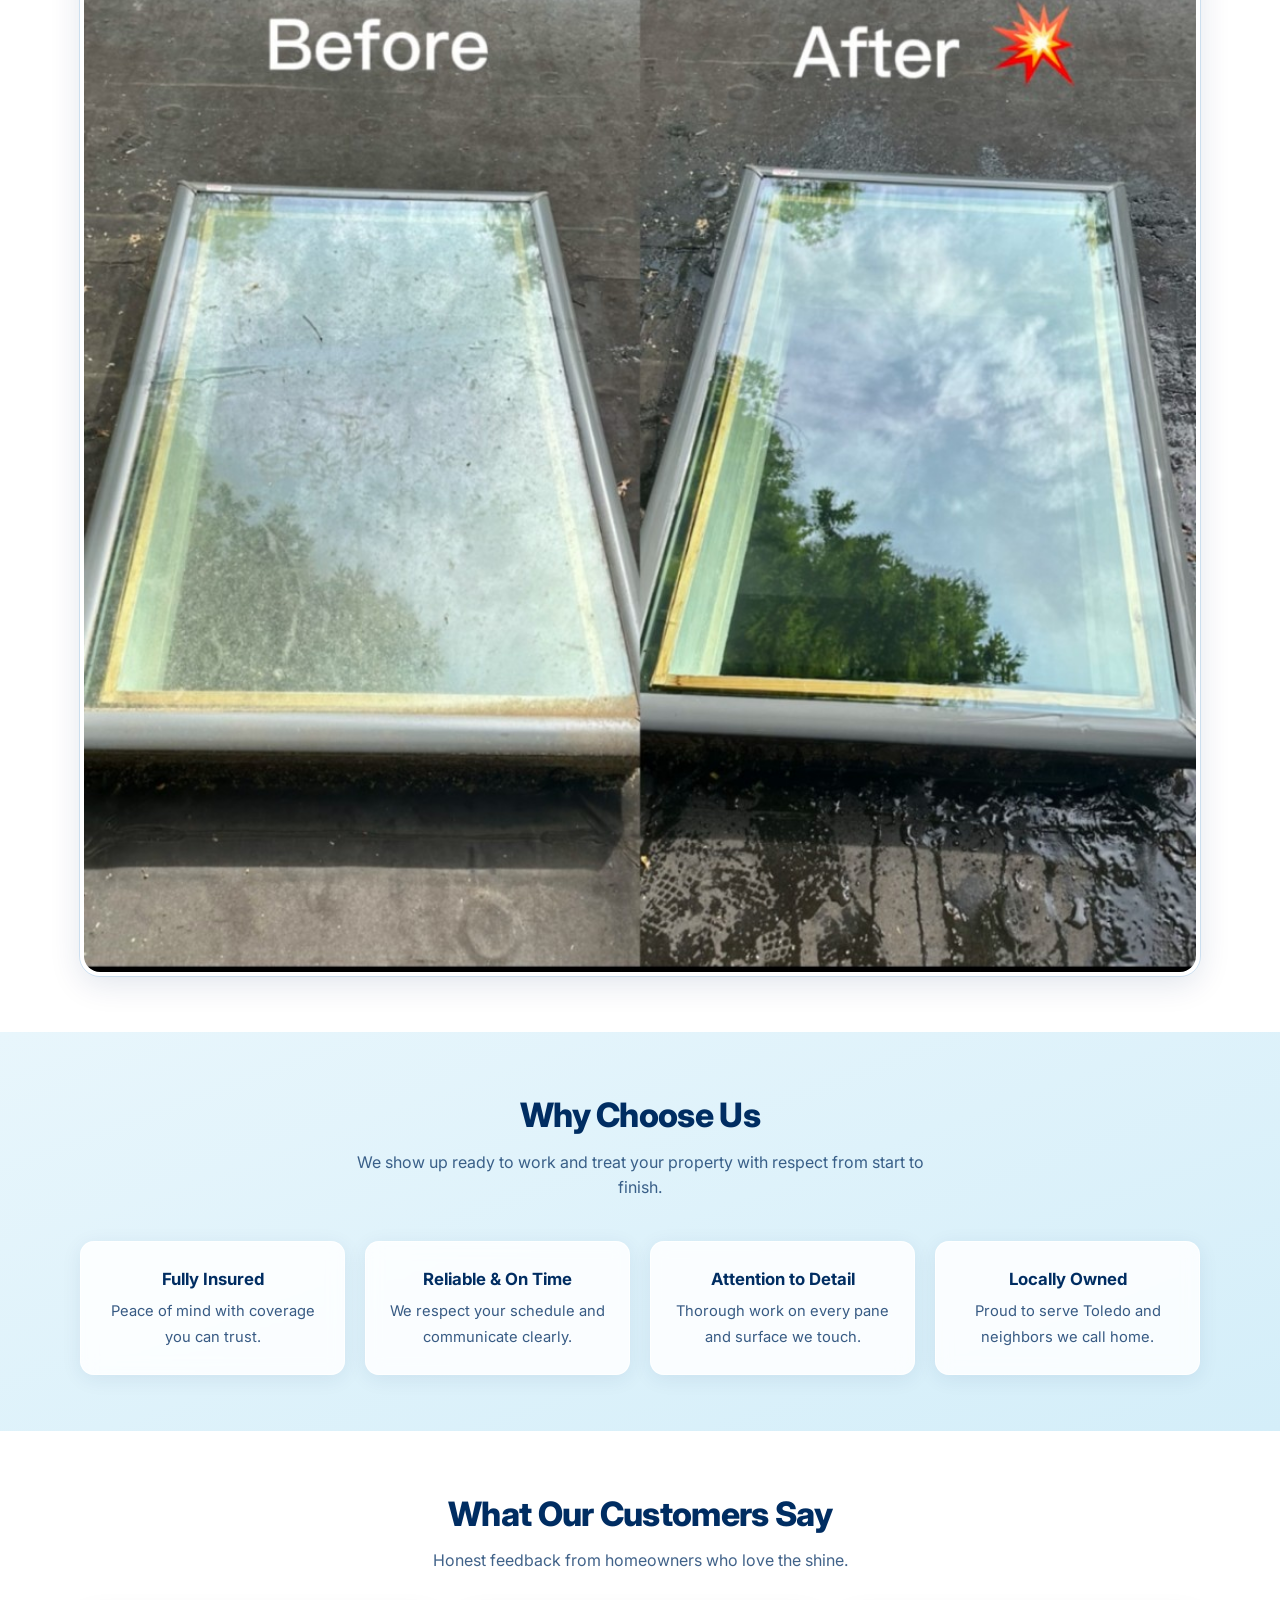
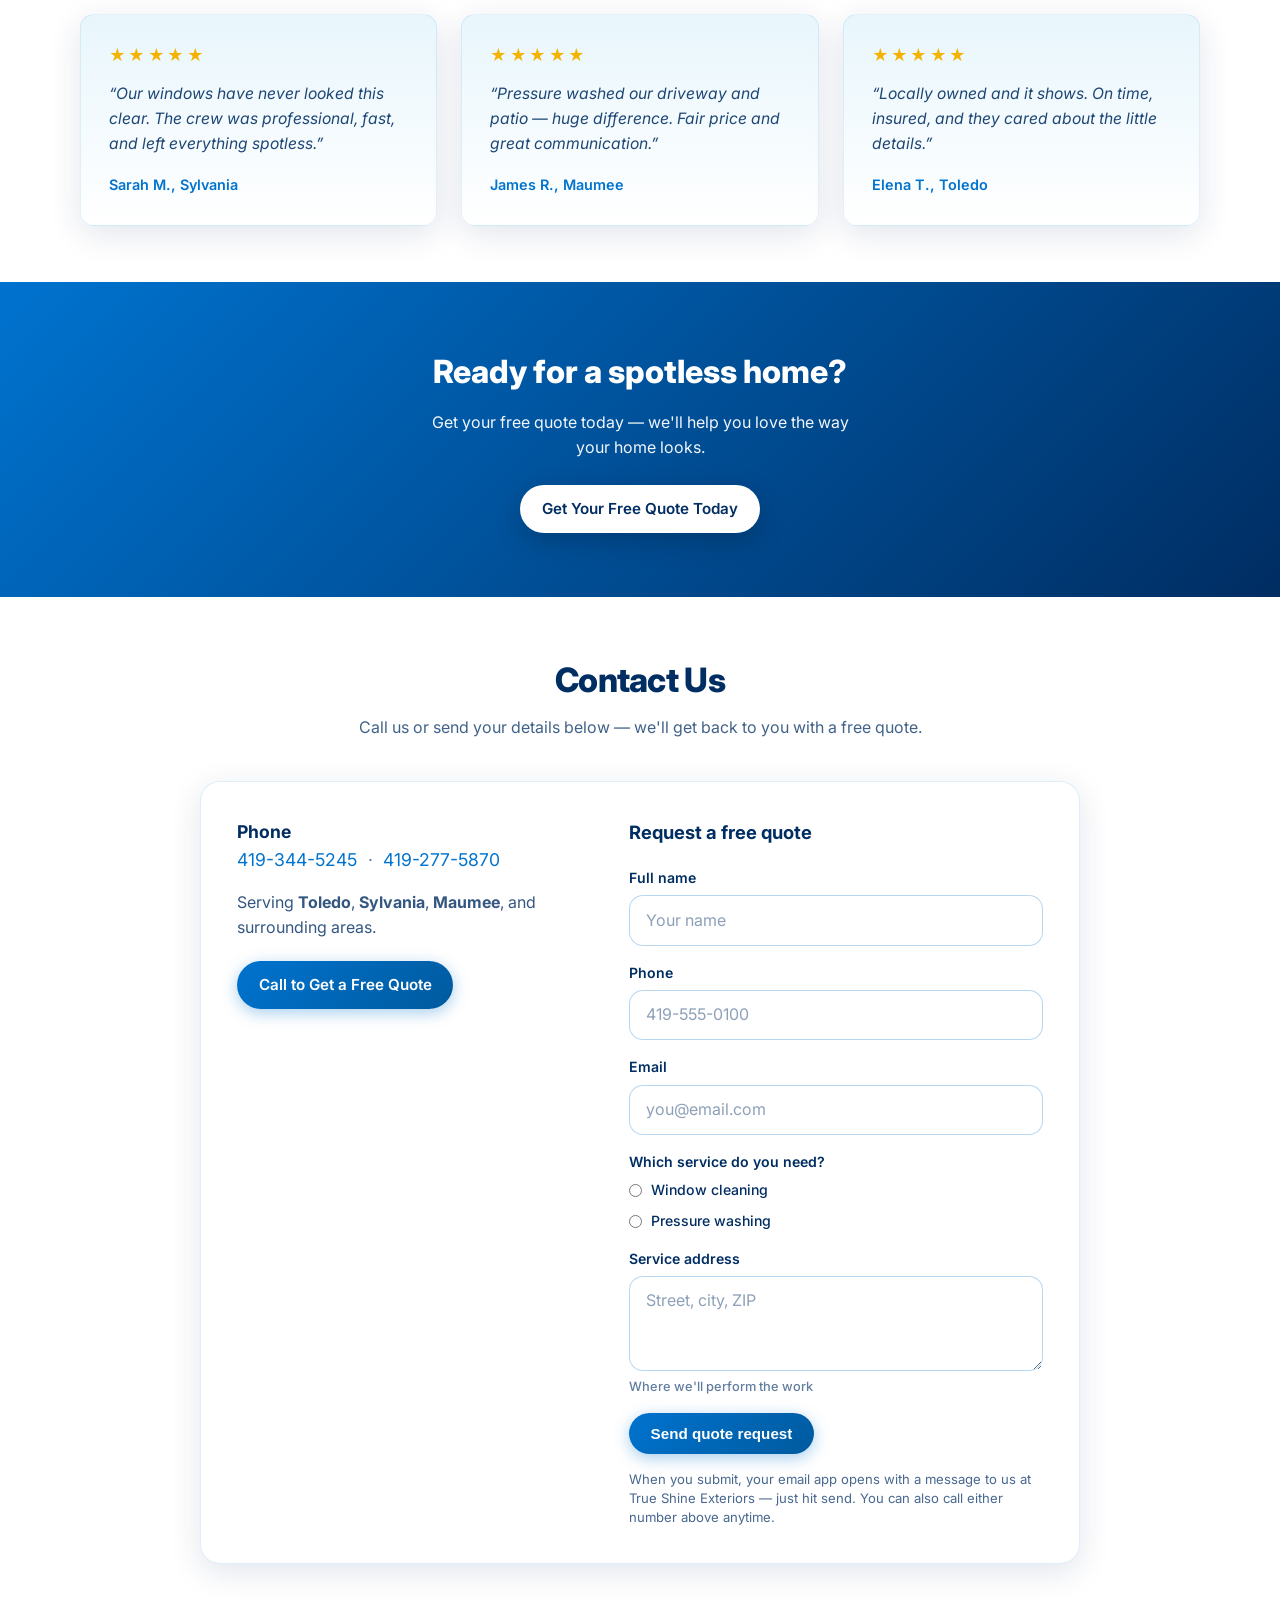
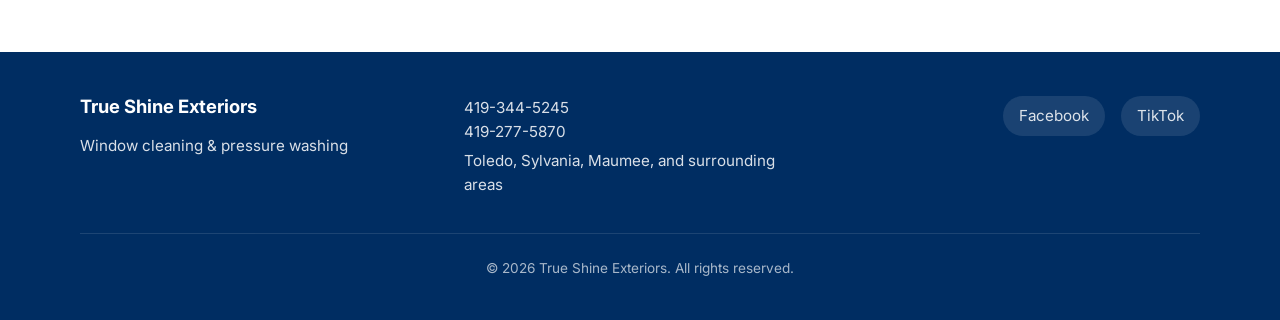
==== commit 058e4f03: "web" ====
--- a/index.html
+++ b/index.html
@@ -292,10 +292,25 @@
                   When you submit, your email app opens with a message to us at True Shine Exteriors &mdash; just hit send.
                   You can also call either number above anytime.
                 </p>
-                <p class="form-success" id="quote-form-success" hidden role="status">
-                  Thanks &mdash; we received your details. We&apos;ll be in touch soon. Prefer to talk now? Call
-                  <a href="tel:+14193445245">419-344-5245</a>.
-                </p>
+                <div class="form-success" id="quote-form-success" hidden role="status">
+                  <p class="form-success__lead">
+                    Thanks &mdash; your quote is ready to send. If your email app opened, just press Send.
+                  </p>
+                  <p class="form-success__hint">
+                    On many computers nothing opens until a mail app is chosen in system settings. You can open or copy
+                    below instead.
+                  </p>
+                  <p class="quote-fallback-actions">
+                    <a class="btn btn-primary" href="#" id="quote-mailto-link">Open in email</a>
+                    <button type="button" class="btn btn-outline" id="quote-copy-btn">Copy message</button>
+                  </p>
+                  <p class="form-success__email" id="quote-copy-feedback" aria-live="polite"></p>
+                  <p class="form-success__footer">
+                    Or email
+                    <a href="mailto:trueshinetoledo@gmail.com">trueshinetoledo@gmail.com</a>
+                    manually. Prefer to talk now? Call <a href="tel:+14193445245">419-344-5245</a>.
+                  </p>
+                </div>
               </form>
             </div>
           </div>
@@ -347,8 +362,44 @@
 
         var quoteForm = document.getElementById("quote-form");
         var quoteSuccess = document.getElementById("quote-form-success");
+        var quoteMailtoLink = document.getElementById("quote-mailto-link");
+        var quoteCopyBtn = document.getElementById("quote-copy-btn");
+        var quoteCopyFeedback = document.getElementById("quote-copy-feedback");
         // Business inbox for quote requests (mailto — customer sends from their email app).
         var quoteMailTo = "trueshinetoledo@gmail.com";
+
+        function copyTextToClipboard(text) {
+          if (navigator.clipboard && window.isSecureContext) {
+            return navigator.clipboard.writeText(text);
+          }
+          return new Promise(function (resolve, reject) {
+            try {
+              var ta = document.createElement("textarea");
+              ta.value = text;
+              ta.setAttribute("readonly", "");
+              ta.style.position = "fixed";
+              ta.style.left = "-9999px";
+              document.body.appendChild(ta);
+              ta.select();
+              document.execCommand("copy");
+              document.body.removeChild(ta);
+              resolve();
+            } catch (err) {
+              reject(err);
+            }
+          });
+        }
+
+        function triggerMailto(href) {
+          var a = document.createElement("a");
+          a.href = href;
+          a.rel = "noopener noreferrer";
+          a.style.position = "fixed";
+          a.style.left = "-9999px";
+          document.body.appendChild(a);
+          a.click();
+          document.body.removeChild(a);
+        }
 
         if (quoteForm) {
           quoteForm.addEventListener("submit", function (e) {
@@ -380,12 +431,18 @@
               "Address:\r\n" +
               address +
               "\r\n";
+            var subject = encodeURIComponent("Quote: " + service + " — " + name);
+            var mailHref =
+              "mailto:" + quoteMailTo + "?subject=" + subject + "&body=" + encodeURIComponent(body);
+
+            if (quoteMailtoLink) {
+              quoteMailtoLink.href = mailHref;
+            }
+
             if (quoteMailTo) {
-              var subject = encodeURIComponent("Quote: " + service + " — " + name);
-              var mail = "mailto:" + quoteMailTo + "?subject=" + subject + "&body=" + encodeURIComponent(body);
-              window.location.href = mail;
-              return;
+              triggerMailto(mailHref);
             }
+
             quoteForm.querySelector(".form-note").hidden = true;
             quoteForm.querySelector(".form-actions").hidden = true;
             quoteForm.querySelectorAll(".form-field").forEach(function (el) {
@@ -394,6 +451,26 @@
             var qt = quoteForm.querySelector(".quote-form-title");
             if (qt) qt.hidden = true;
             if (quoteSuccess) quoteSuccess.hidden = false;
+
+            var copyPlain =
+              "To: " + quoteMailTo + "\r\n\r\nSubject: Quote: " + service + " — " + name + "\r\n\r\n" + body;
+
+            if (quoteCopyBtn) {
+              quoteCopyBtn.onclick = function () {
+                copyTextToClipboard(copyPlain)
+                  .then(function () {
+                    if (quoteCopyFeedback) {
+                      quoteCopyFeedback.textContent = "Copied — paste into any email and send.";
+                    }
+                  })
+                  .catch(function () {
+                    if (quoteCopyFeedback) {
+                      quoteCopyFeedback.textContent =
+                        "Could not copy automatically. Select the text from your fields above or email us directly.";
+                    }
+                  });
+              };
+            }
           });
         }
       })();
--- a/quote-form.css
+++ b/quote-form.css
@@ -156,7 +156,6 @@
 .form-success {
   font-size: 0.95rem;
   color: var(--navy);
-  font-weight: 600;
   margin: 0;
   padding: 1rem;
   border-radius: var(--radius-sm);
@@ -164,3 +163,49 @@
   border: 1px solid rgba(0, 115, 207, 0.15);
   text-align: left;
 }
+
+.form-success p {
+  margin: 0 0 0.75rem;
+}
+
+.form-success p:last-child {
+  margin-bottom: 0;
+}
+
+.form-success__lead {
+  font-weight: 600;
+}
+
+.form-success__hint {
+  font-size: 0.86rem;
+  font-weight: 500;
+  color: rgba(0, 45, 98, 0.78);
+  line-height: 1.45;
+}
+
+.quote-fallback-actions {
+  display: flex;
+  flex-wrap: wrap;
+  gap: 0.65rem;
+  margin: 0.35rem 0 0.25rem;
+}
+
+.quote-fallback-actions .btn {
+  flex: 1 1 auto;
+  min-width: 10rem;
+  justify-content: center;
+}
+
+.form-success__email {
+  font-size: 0.88rem;
+  font-weight: 600;
+  color: var(--blue);
+  min-height: 1.25rem;
+}
+
+.form-success__footer {
+  font-size: 0.88rem;
+  font-weight: 500;
+  color: rgba(0, 45, 98, 0.85);
+  line-height: 1.5;
+}
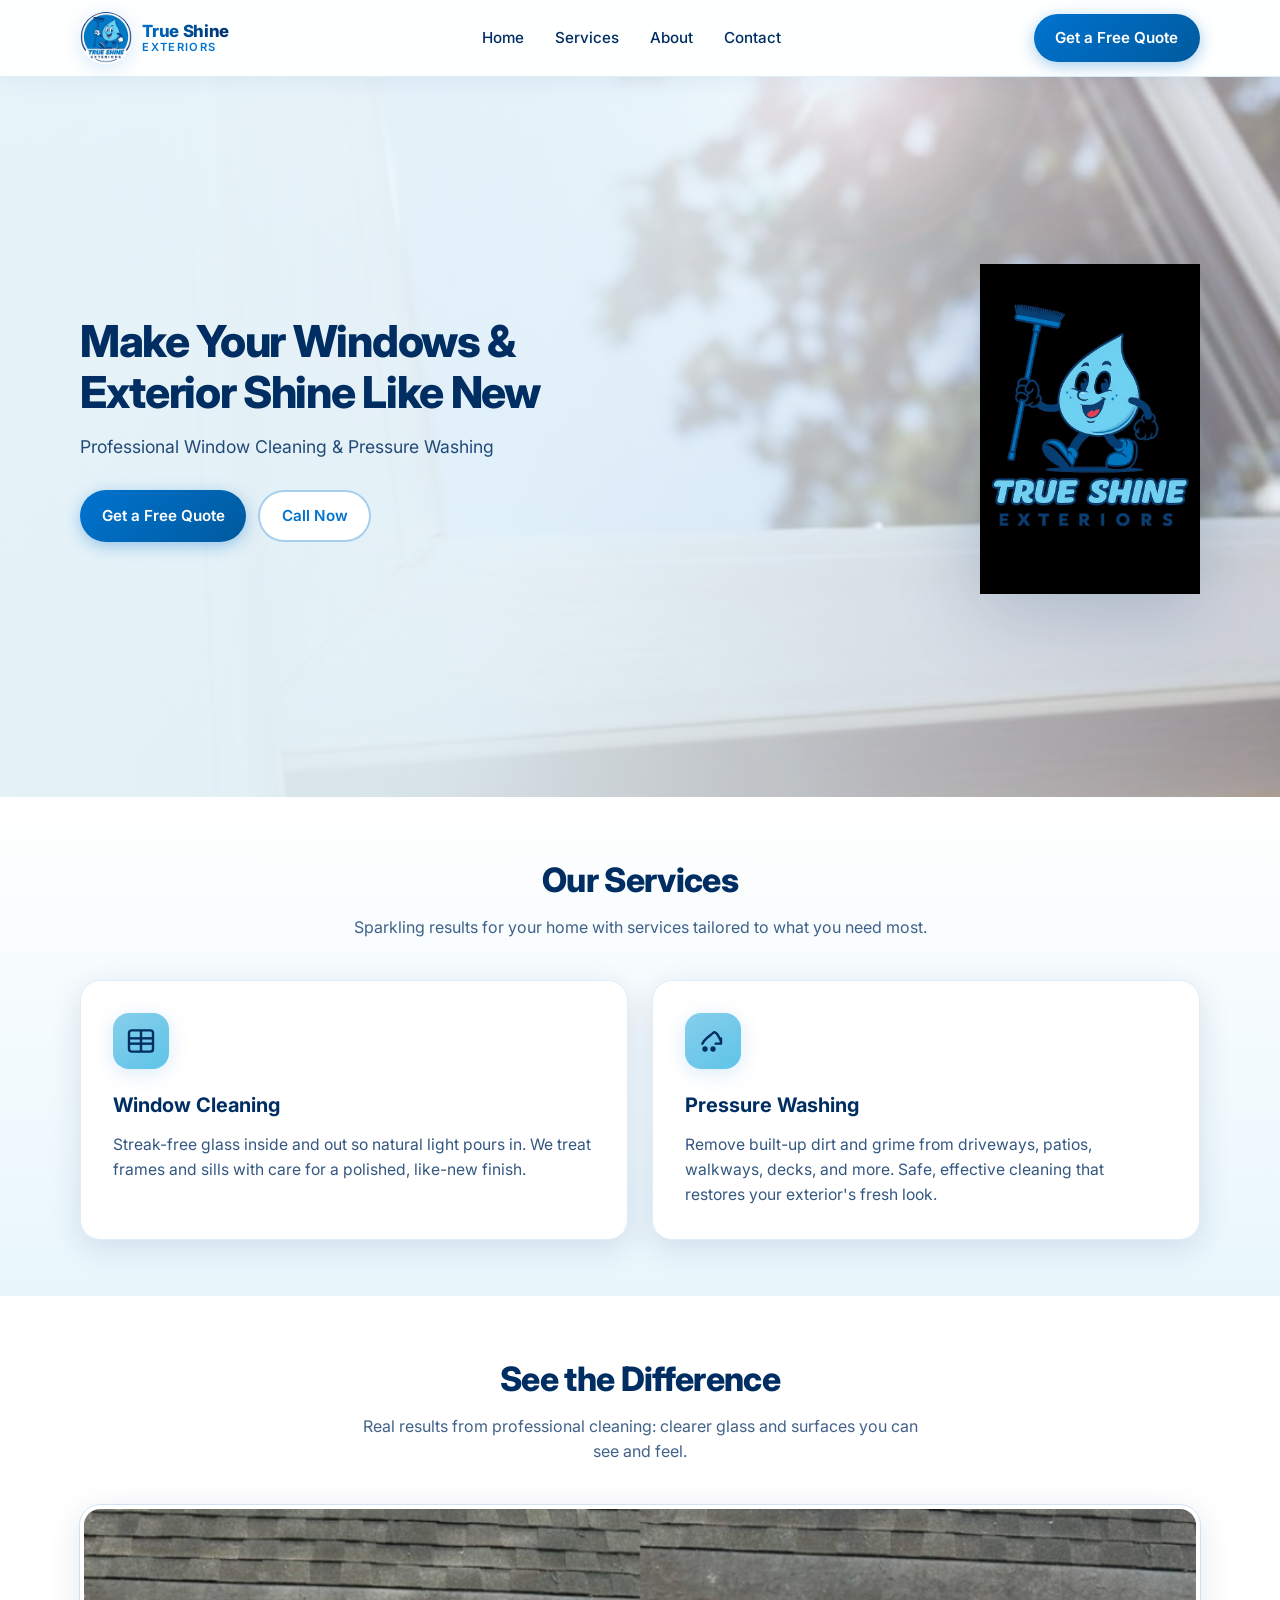
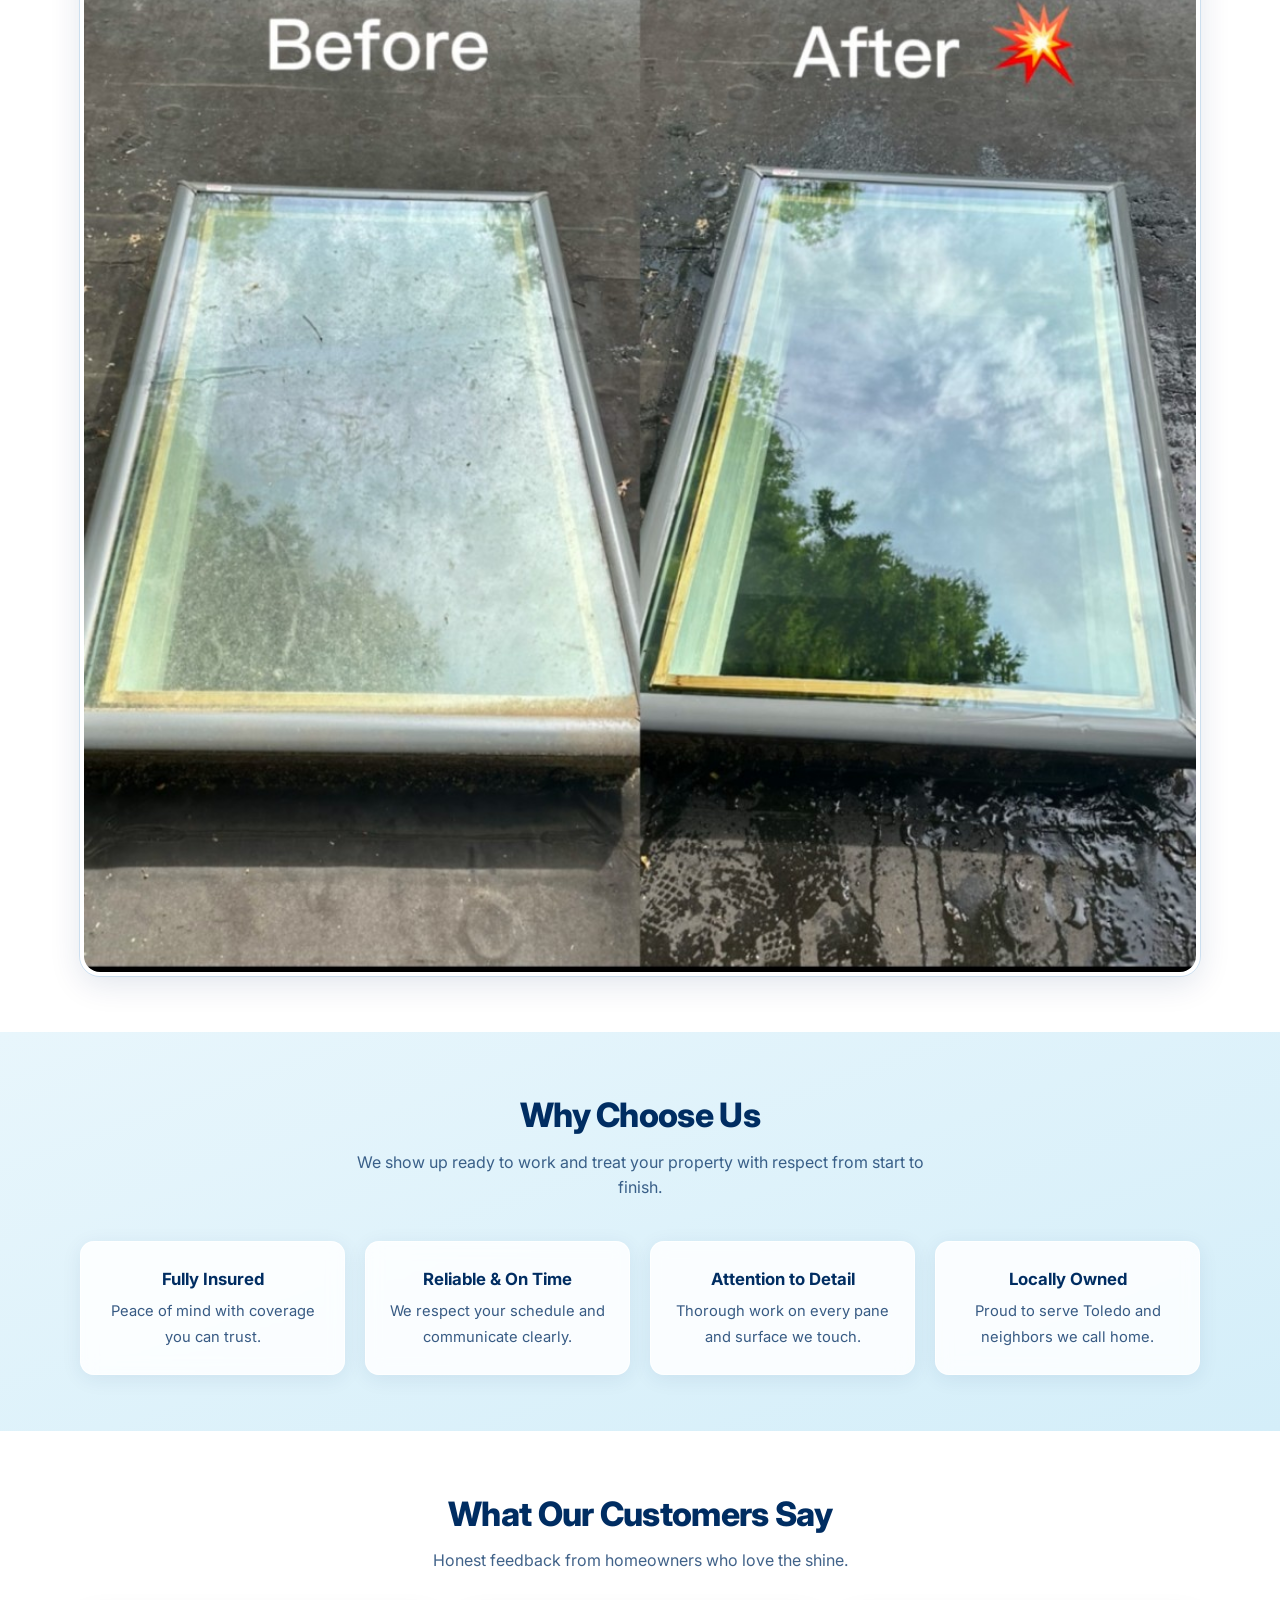
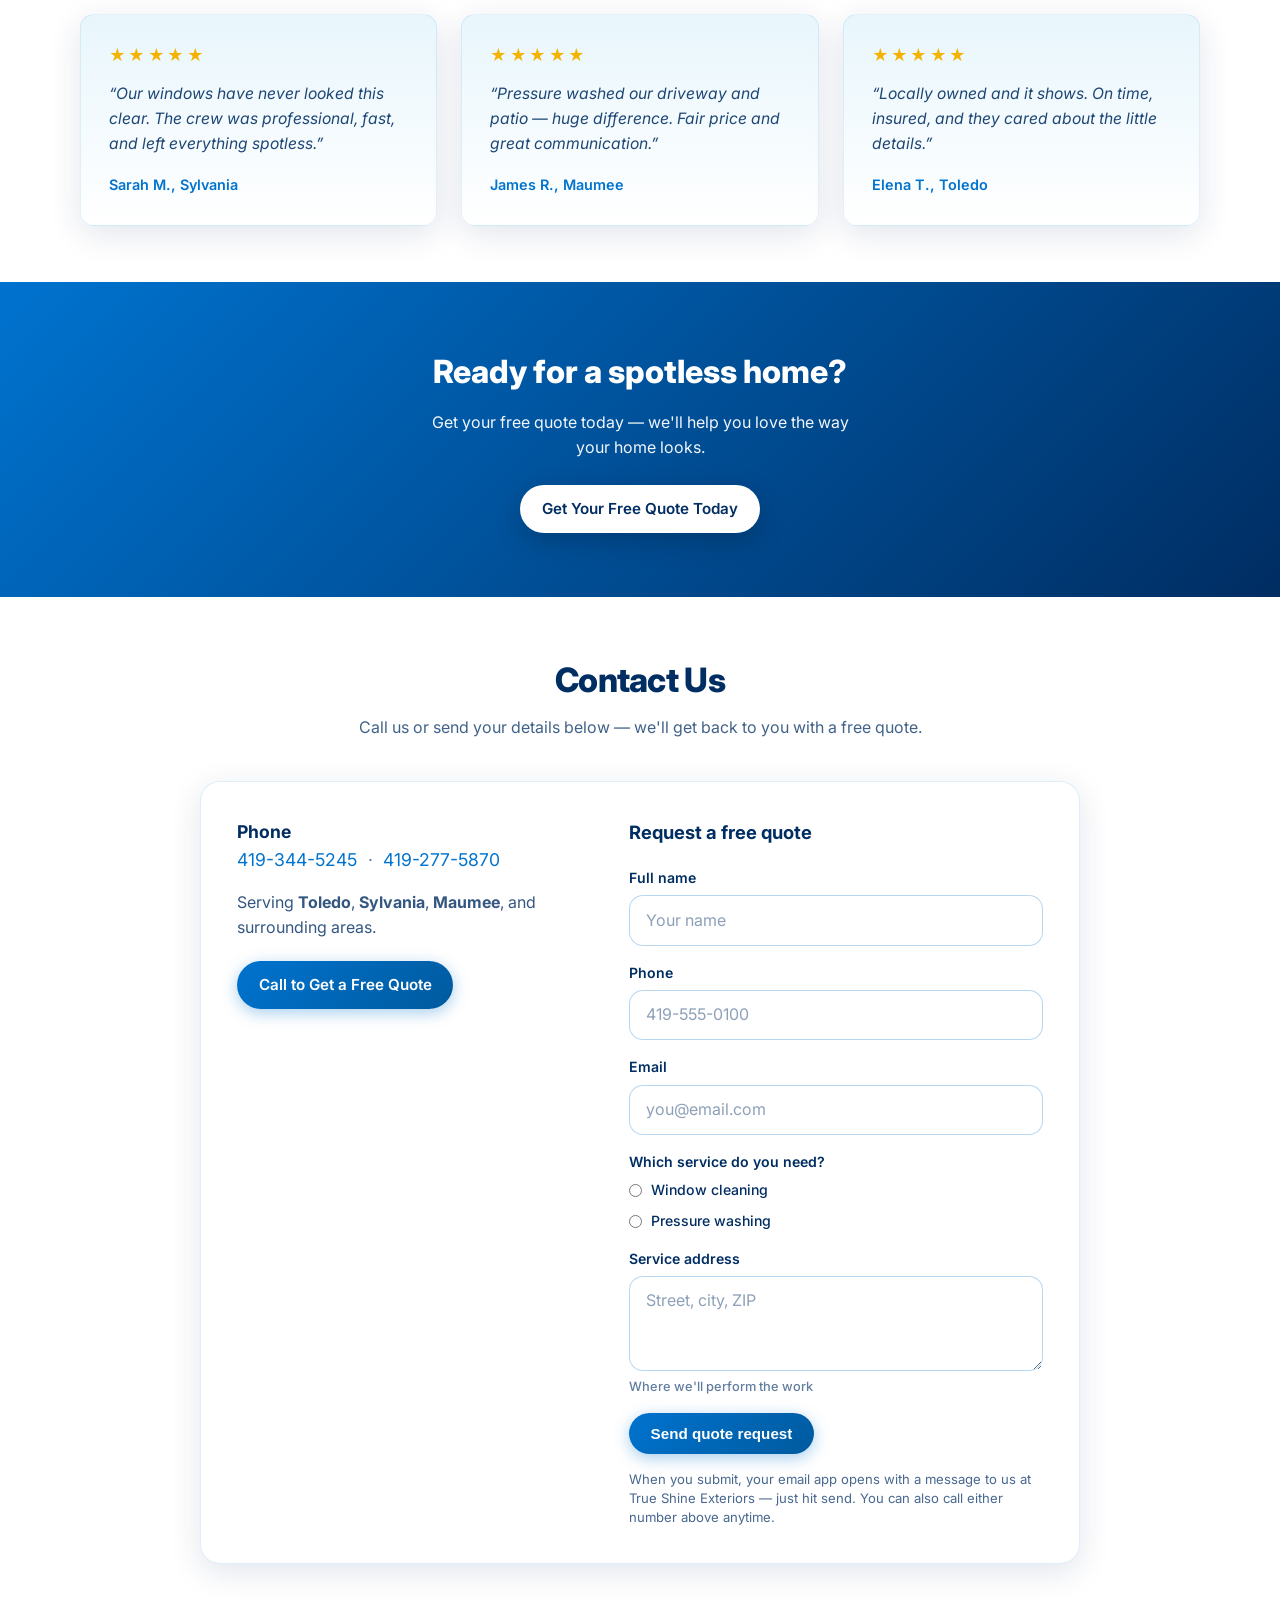
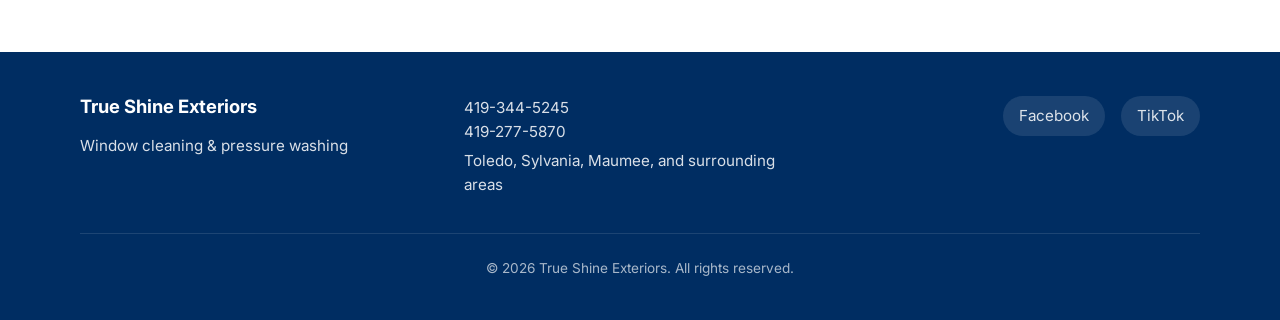
==== commit db3b2ec7: "web" ====
--- a/index.html
+++ b/index.html
@@ -45,11 +45,11 @@
             <a href="#top">Home</a>
             <a href="#services">Services</a>
             <a href="#about">About</a>
-            <a href="#contact">Contact</a>
+            <a href="contact.html">Contact</a>
           </nav>
         </div>
         <div class="header-cta">
-          <a class="btn btn-primary" href="#contact">Get a Free Quote</a>
+          <a class="btn btn-primary" href="contact.html">Get a Free Quote</a>
         </div>
       </div>
     </header>
@@ -62,14 +62,14 @@
             <h1 id="hero-heading">Make Your Windows &amp; Exterior Shine Like New</h1>
             <p class="hero-lead">Professional Window Cleaning &amp; Pressure Washing</p>
             <div class="hero-actions">
-              <a class="btn btn-primary" href="#contact">Get a Free Quote</a>
+              <a class="btn btn-primary" href="contact.html">Get a Free Quote</a>
               <a class="btn btn-outline" href="tel:+14193445245">Call Now</a>
             </div>
           </div>
           <div class="hero-mascot-wrap">
             <img
               class="hero-mascot"
-              src="assets/logo-badge.png"
+              src="assets/logo-hero-replacement.png"
               alt=""
               width="220"
               height="220"
@@ -200,7 +200,7 @@
         <div class="container">
           <h2 id="cta-heading">Ready for a spotless home?</h2>
           <p>Get your free quote today &mdash; we&apos;ll help you love the way your home looks.</p>
-          <a class="btn btn-primary" href="#contact">Get Your Free Quote Today</a>
+          <a class="btn btn-primary" href="contact.html">Get Your Free Quote Today</a>
         </div>
       </section>
 
--- a/quote-form.css
+++ b/quote-form.css
@@ -18,6 +18,19 @@
   }
 }
 
+/* Contact landing page (contact.html) */
+.contact-page-section {
+  padding-top: 2.5rem;
+}
+
+.section-head h1 {
+  margin: 0 0 0.5rem;
+  font-size: clamp(1.65rem, 4vw, 2.1rem);
+  font-weight: 800;
+  color: var(--navy);
+  letter-spacing: -0.02em;
+}
+
 .contact-sidebar {
   text-align: center;
 }
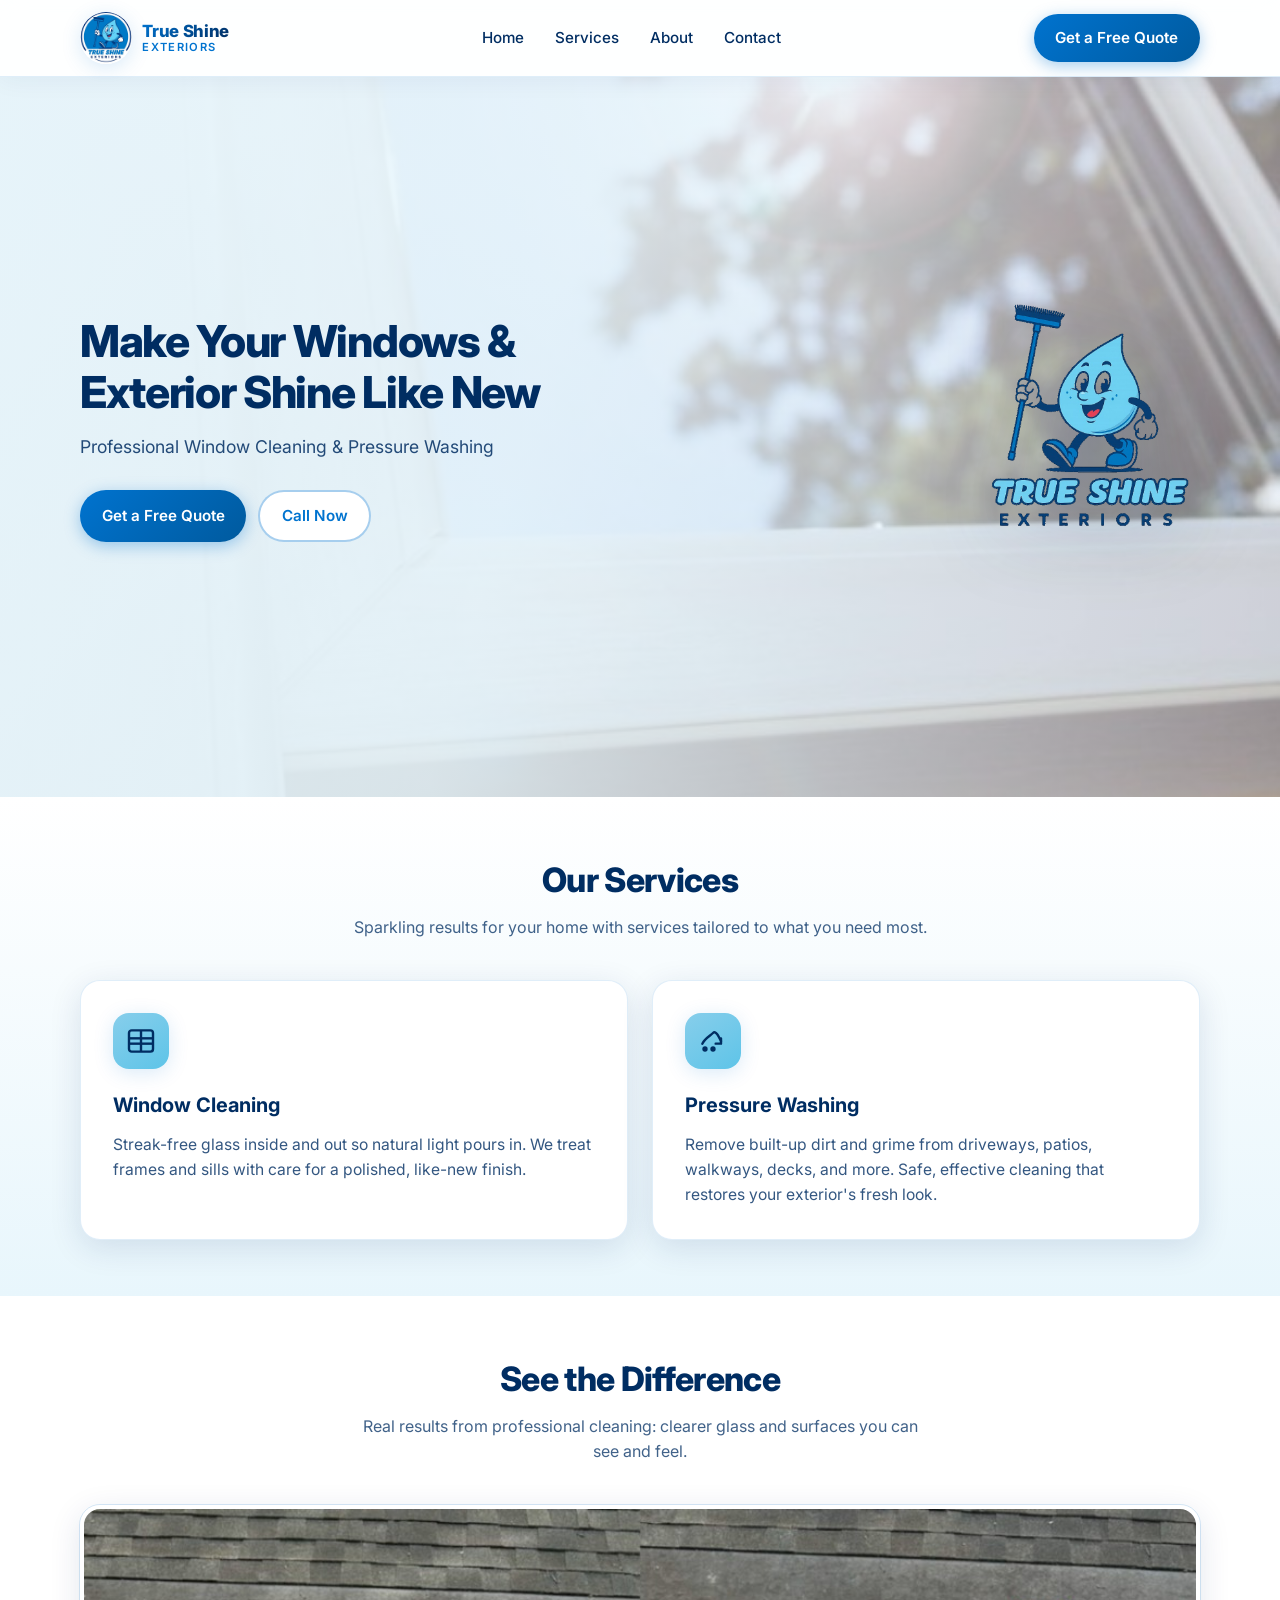
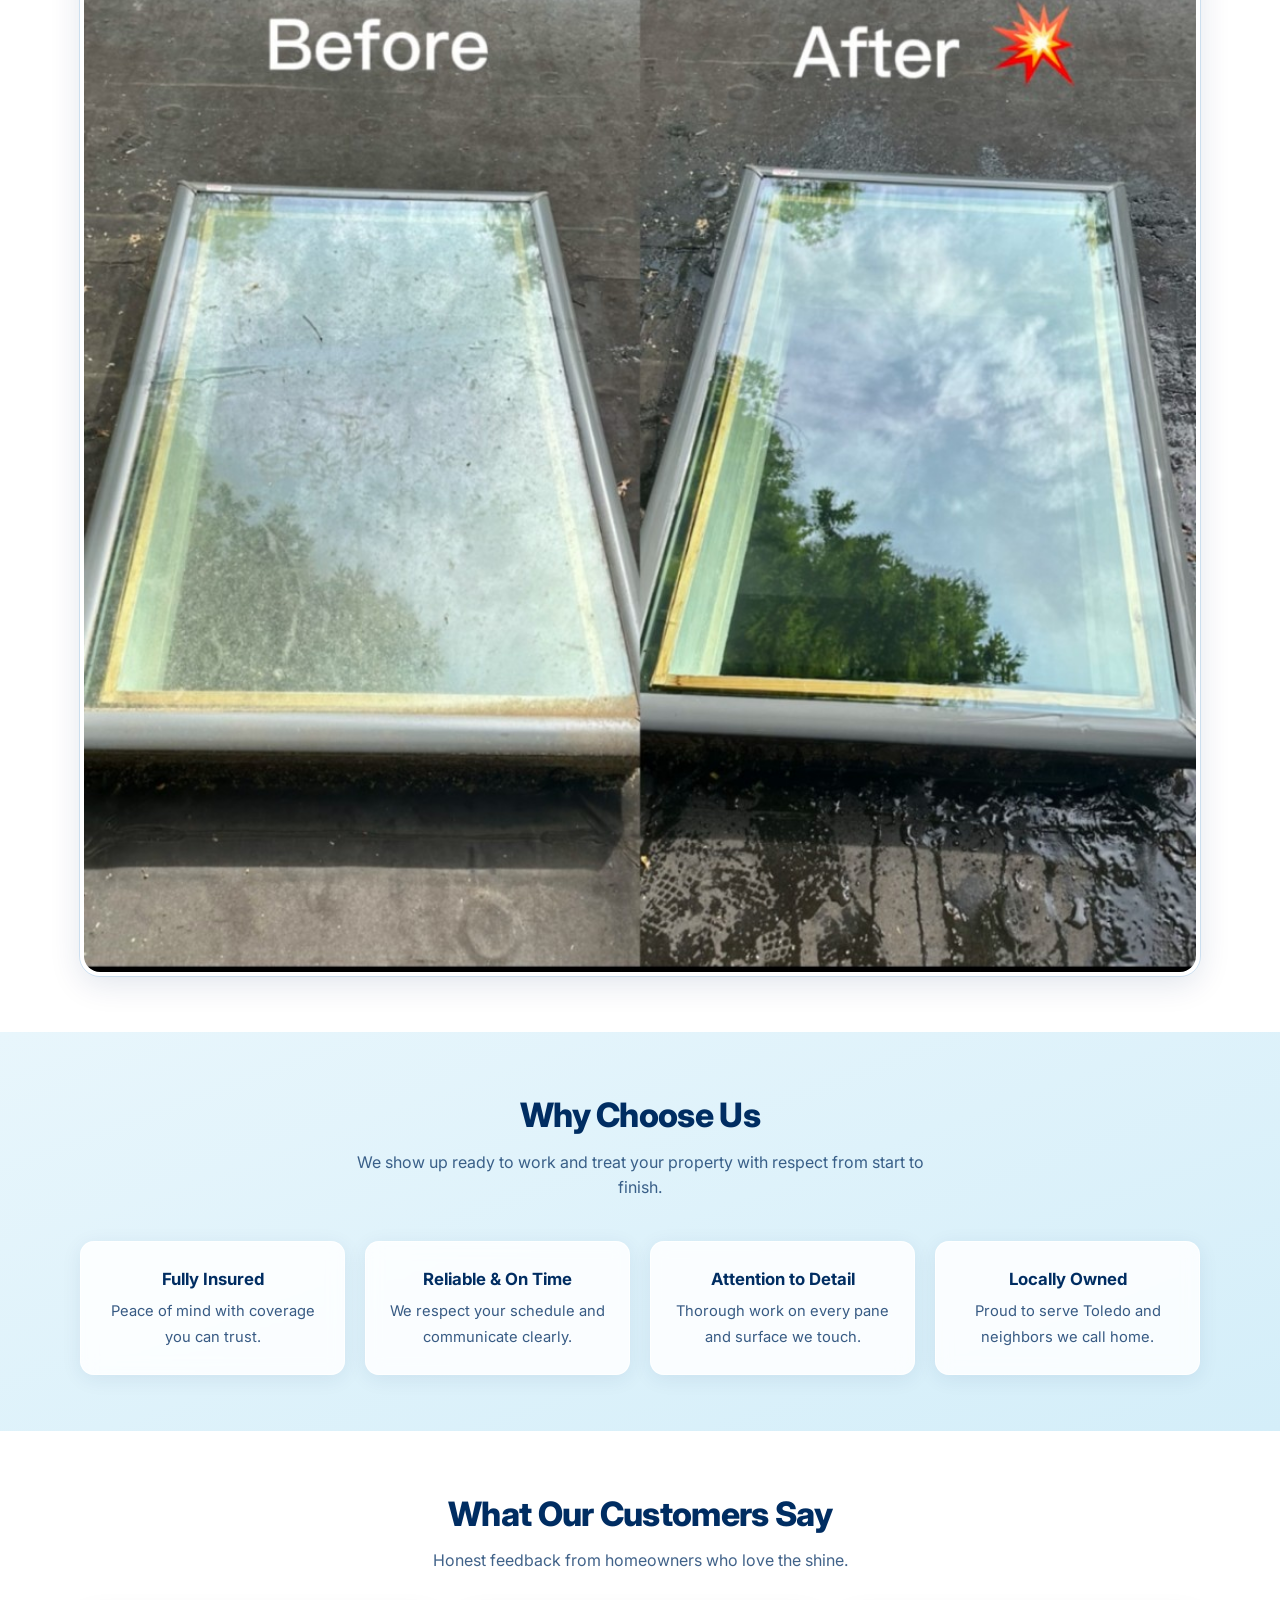
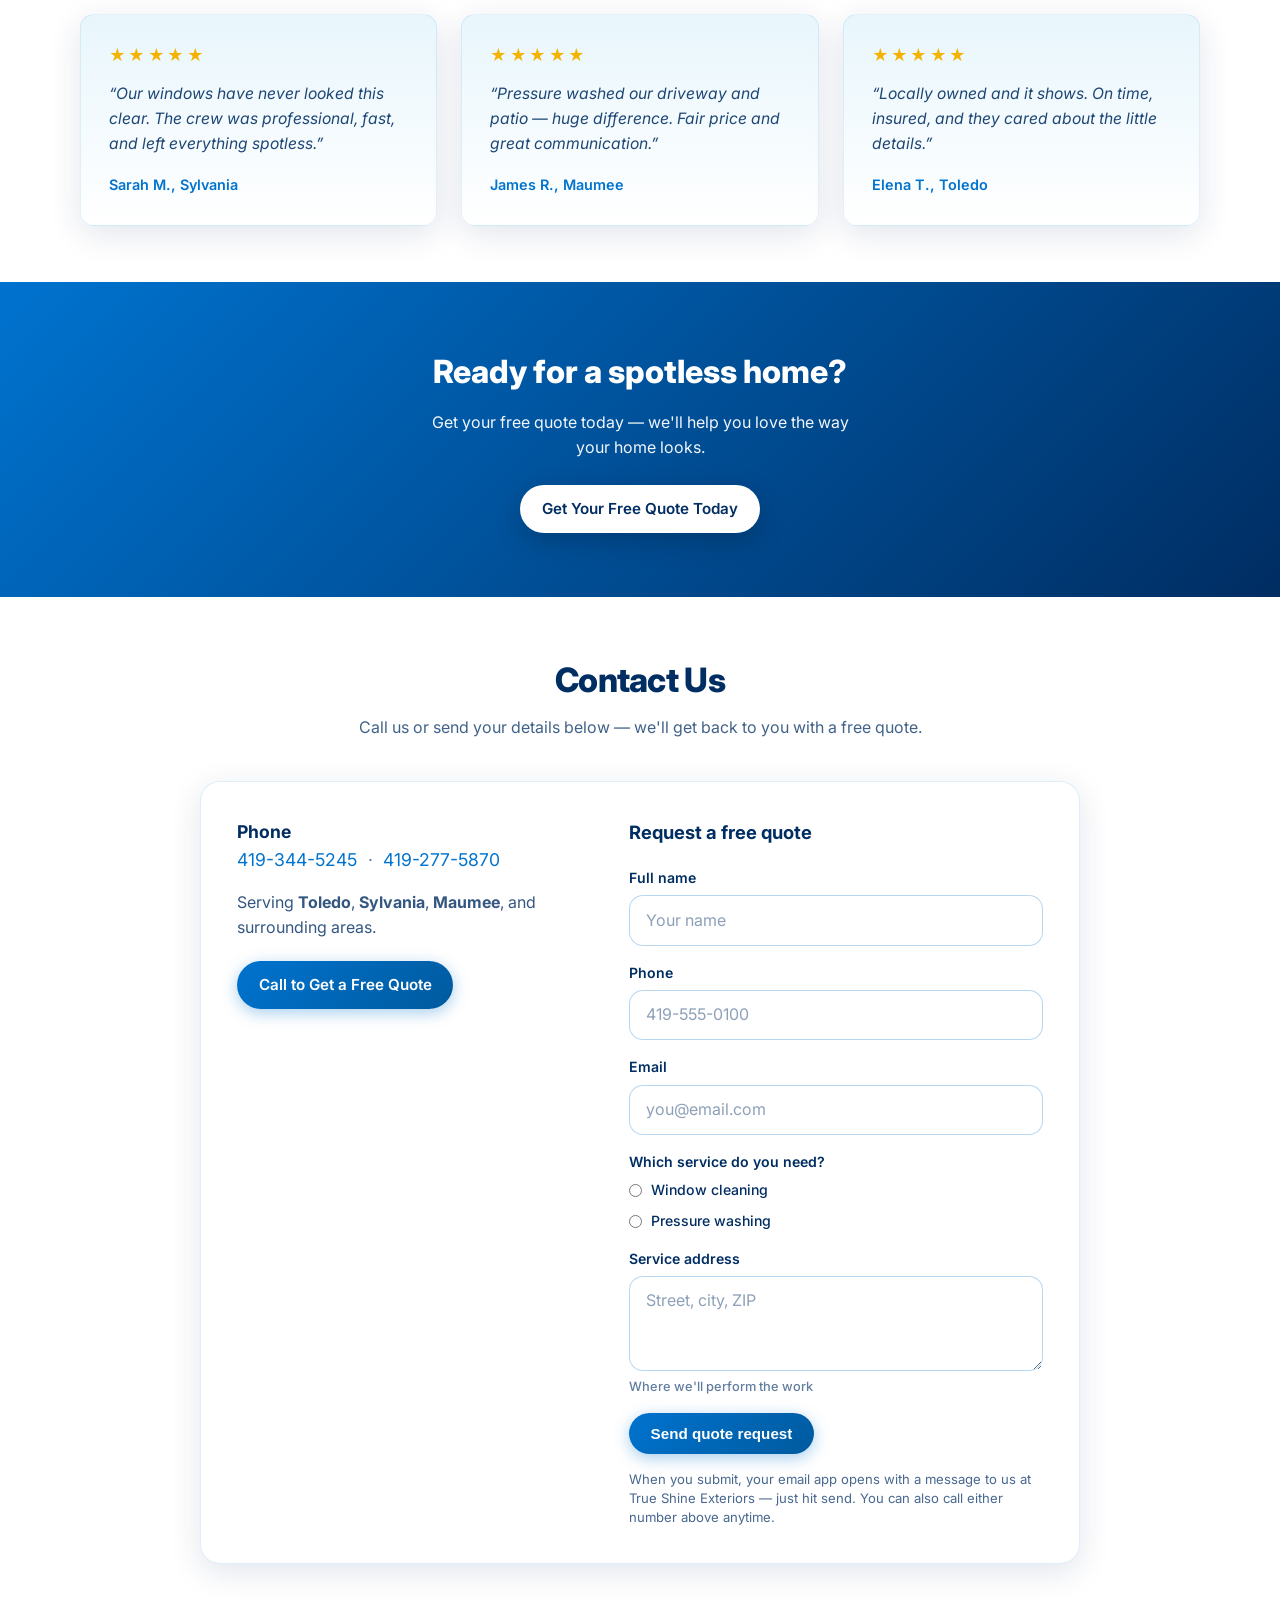
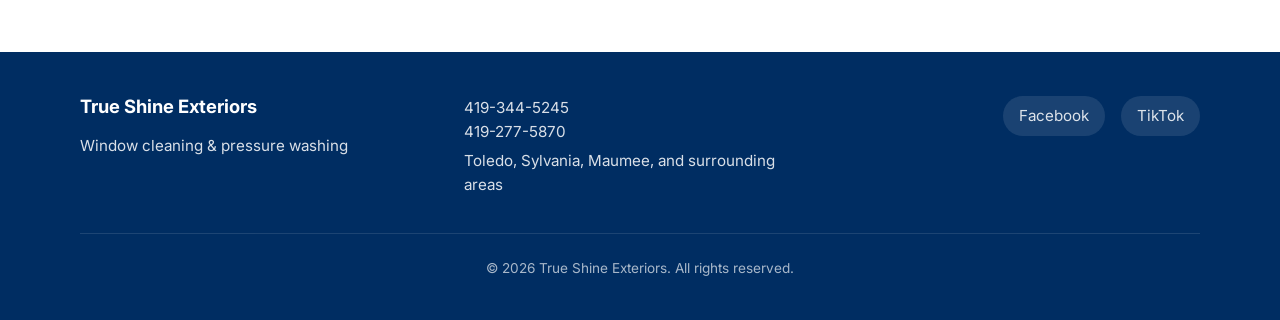
==== commit e28a1d2a: "web" ====
--- a/index.html
+++ b/index.html
@@ -19,6 +19,30 @@
     <style id="site-styles">
 /* True Shine Exteriors (inlined so GitHub Pages always loads styles) */
 :root{--sky:#87ceeb;--aqua:#5ec4e8;--blue:#0073cf;--navy:#002d62;--white:#fff;--mist:#e8f6fc;--shadow:0 8px 32px rgba(0,45,98,.12);--shadow-soft:0 4px 20px rgba(0,115,207,.15);--radius:20px;--radius-sm:14px;--font:"Inter",system-ui,-apple-system,sans-serif;--transition:.25s ease;--header-offset:72px}*,*::before,*::after{box-sizing:border-box}html{scroll-behavior:smooth}body{margin:0;font-family:var(--font);font-size:1rem;line-height:1.6;color:var(--navy);background:linear-gradient(180deg,var(--mist) 0%,var(--white) 40%)}img{max-width:100%;height:auto;display:block}a{color:var(--blue);text-decoration:none}a:hover{text-decoration:underline}main section[id]{scroll-margin-top:var(--header-offset)}.container{width:min(1120px,calc(100% - 2rem));margin-inline:auto}.site-header{position:sticky;top:0;z-index:100;background:rgba(255,255,255,.92);backdrop-filter:blur(12px);-webkit-backdrop-filter:blur(12px);border-bottom:1px solid rgba(0,115,207,.12);box-shadow:0 2px 24px rgba(0,45,98,.06)}.header-inner{display:flex;align-items:center;justify-content:space-between;gap:1rem;padding:.75rem 0;flex-wrap:wrap}.logo-link{display:flex;align-items:center;gap:.65rem;text-decoration:none;color:var(--navy)}.logo-link:hover{text-decoration:none;opacity:.92}.logo-img{width:52px;height:52px;object-fit:contain;border-radius:50%;box-shadow:var(--shadow-soft)}.logo-text{display:flex;flex-direction:column;line-height:1.15}.logo-name{font-weight:800;font-size:1.05rem;letter-spacing:-.02em;background:linear-gradient(135deg,var(--blue),var(--navy));-webkit-background-clip:text;background-clip:text;color:transparent}.logo-tag{font-size:.7rem;font-weight:600;letter-spacing:.12em;text-transform:uppercase;color:var(--blue)}.nav-toggle{display:none;background:var(--mist);border:1px solid rgba(0,115,207,.25);border-radius:12px;padding:.5rem .75rem;font:inherit;cursor:pointer;color:var(--navy)}.nav{display:flex;align-items:center;gap:.25rem}.nav a{padding:.5rem .85rem;border-radius:999px;color:var(--navy);font-weight:500;font-size:.95rem;text-decoration:none;transition:background var(--transition),color var(--transition)}.nav a:hover{background:rgba(0,115,207,.1);text-decoration:none}.header-cta{display:flex;align-items:center;gap:.75rem}.btn{display:inline-flex;align-items:center;justify-content:center;gap:.4rem;padding:.75rem 1.35rem;border-radius:999px;font-weight:600;font-size:.95rem;border:none;cursor:pointer;text-decoration:none;transition:transform var(--transition),box-shadow var(--transition),background var(--transition)}.btn:hover{text-decoration:none;transform:translateY(-2px);box-shadow:var(--shadow-soft)}.btn-primary{background:linear-gradient(135deg,var(--blue),#005a9e);color:var(--white);box-shadow:0 4px 16px rgba(0,115,207,.35)}.btn-primary:hover{color:var(--white)}.btn-outline{background:var(--white);color:var(--blue);border:2px solid rgba(0,115,207,.35)}.btn-outline:hover{background:var(--mist);color:var(--navy)}.hero{position:relative;min-height:min(88vh,720px);display:flex;align-items:center;padding:3rem 0 4rem;overflow:hidden}.hero-bg{position:absolute;inset:0;background:url("assets/hero-windows.png") center/cover no-repeat;z-index:0}.hero-bg::after{content:"";position:absolute;inset:0;background:linear-gradient(105deg,rgba(232,246,252,.97) 0%,rgba(232,246,252,.88) 42%,rgba(232,246,252,.35) 100%)}.hero .container{position:relative;z-index:1;display:grid;gap:2rem;align-items:center}@media(min-width:900px){.hero .container{grid-template-columns:1fr auto}}.hero-copy{max-width:34rem;animation:fadeUp .7s ease-out}@keyframes fadeUp{from{opacity:0;transform:translateY(12px)}to{opacity:1;transform:translateY(0)}}.hero h1{margin:0 0 1rem;font-size:clamp(1.85rem,5vw,2.75rem);font-weight:800;line-height:1.15;letter-spacing:-.03em;color:var(--navy)}.hero-lead{margin:0 0 1.75rem;font-size:1.1rem;color:rgba(0,45,98,.85)}.hero-actions{display:flex;flex-wrap:wrap;gap:.75rem}.hero-mascot-wrap{justify-self:center;animation:float 5s ease-in-out infinite}@keyframes float{0%,100%{transform:translateY(0)}50%{transform:translateY(-10px)}}.hero-mascot{width:min(220px,55vw);height:auto;filter:drop-shadow(0 16px 40px rgba(0,45,98,.2))}section{padding:3.5rem 0}.section-head{text-align:center;max-width:36rem;margin:0 auto 2.5rem}.section-head h2{margin:0 0 .5rem;font-size:clamp(1.65rem,4vw,2.1rem);font-weight:800;color:var(--navy);letter-spacing:-.02em}.section-head p{margin:0;color:rgba(0,45,98,.75)}#services{background:linear-gradient(180deg,var(--white),var(--mist))}.service-grid{display:grid;gap:1.5rem}@media(min-width:640px){.service-grid{grid-template-columns:repeat(2,1fr)}}.service-card{background:var(--white);border-radius:var(--radius);padding:2rem;box-shadow:var(--shadow);border:1px solid rgba(0,115,207,.12);transition:transform var(--transition),box-shadow var(--transition)}.service-card:hover{transform:translateY(-6px);box-shadow:0 16px 48px rgba(0,45,98,.14)}.service-icon{width:56px;height:56px;border-radius:16px;background:linear-gradient(145deg,var(--sky),var(--aqua));display:flex;align-items:center;justify-content:center;margin-bottom:1.25rem;color:var(--navy);box-shadow:var(--shadow-soft)}.service-card h3{margin:0 0 .65rem;font-size:1.25rem;font-weight:700;color:var(--navy)}.service-card p{margin:0;color:rgba(0,45,98,.8);font-size:.98rem}#before-after{background:var(--white)}.before-after-frame{border-radius:var(--radius);overflow:hidden;box-shadow:var(--shadow);border:4px solid var(--white);outline:1px solid rgba(0,115,207,.15)}.before-after-frame img{width:100%;vertical-align:middle}#about{background:linear-gradient(160deg,var(--mist) 0%,#d4eef9 100%)}.why-grid{display:grid;gap:1.25rem}@media(min-width:600px){.why-grid{grid-template-columns:repeat(2,1fr)}}@media(min-width:900px){.why-grid{grid-template-columns:repeat(4,1fr)}}.why-item{background:rgba(255,255,255,.85);backdrop-filter:blur(8px);border-radius:var(--radius-sm);padding:1.5rem;text-align:center;box-shadow:0 4px 20px rgba(0,45,98,.08);border:1px solid rgba(255,255,255,.8);transition:transform var(--transition)}.why-item:hover{transform:translateY(-4px)}.why-item strong{display:block;margin-bottom:.35rem;font-size:1.05rem;color:var(--navy)}.why-item span{font-size:.92rem;color:rgba(0,45,98,.78)}#testimonials{background:var(--white)}.testimonial-grid{display:grid;gap:1.5rem}@media(min-width:700px){.testimonial-grid{grid-template-columns:repeat(3,1fr)}}.testimonial-card{background:linear-gradient(180deg,var(--mist),var(--white));border-radius:var(--radius-sm);padding:1.75rem;box-shadow:var(--shadow);border:1px solid rgba(0,115,207,.1)}.stars{color:#f5b301;letter-spacing:.15em;font-size:1rem;margin-bottom:.75rem}.testimonial-card blockquote{margin:0 0 1rem;font-size:.98rem;color:rgba(0,45,98,.88);font-style:italic}.testimonial-card cite{font-style:normal;font-weight:600;font-size:.9rem;color:var(--blue)}.contact-section-inner{padding-bottom:2rem}.contact-card{max-width:520px;margin:0 auto;text-align:center;background:var(--white);padding:2rem;border-radius:var(--radius);box-shadow:var(--shadow);border:1px solid rgba(0,115,207,.12)}.contact-phones{margin:0 0 1rem;font-size:1.1rem}.contact-areas{margin:0;color:rgba(0,45,98,.8)}.contact-sep{margin:0 .35rem;opacity:.6}.contact-cta{margin:1.25rem 0 0}.cta-band{padding:4rem 0;background:linear-gradient(135deg,var(--blue) 0%,var(--navy) 100%);color:var(--white);text-align:center}.cta-band h2{margin:0 0 .75rem;font-size:clamp(1.6rem,4vw,2rem);font-weight:800}.cta-band p{margin:0 0 1.5rem;opacity:.95;max-width:28rem;margin-inline:auto}.cta-band .btn-primary{background:var(--white);color:var(--navy);box-shadow:0 8px 28px rgba(0,0,0,.2)}.cta-band .btn-primary:hover{background:var(--mist);color:var(--navy)}.site-footer{background:var(--navy);color:rgba(255,255,255,.88);padding:2.5rem 0}.footer-inner{display:grid;gap:2rem;text-align:center}@media(min-width:700px){.footer-inner{grid-template-columns:1fr 1fr 1fr;text-align:left;align-items:start}}.site-footer h3{margin:0 0 .75rem;font-size:1.15rem;color:var(--white)}.site-footer p,.site-footer a{margin:.25rem 0;font-size:.95rem;color:rgba(255,255,255,.85)}.site-footer a:hover{color:var(--sky);text-decoration:none}.footer-social{display:flex;flex-wrap:wrap;gap:1rem;justify-content:center}@media(min-width:700px){.footer-social{justify-content:flex-end}}.footer-social a{display:inline-flex;align-items:center;padding:.5rem 1rem;background:rgba(255,255,255,.1);border-radius:999px;transition:background var(--transition)}.footer-social a:hover{background:rgba(255,255,255,.18)}.footer-bottom{margin-top:2rem;padding-top:1.5rem;border-top:1px solid rgba(255,255,255,.15);text-align:center;font-size:.85rem;opacity:.75}@media(max-width:768px){.nav-toggle{display:block}.header-inner{flex-wrap:nowrap}.nav-wrap{width:100%;order:3;flex-basis:100%;max-height:0;overflow:hidden;transition:max-height .35s ease}.nav-wrap.is-open{max-height:280px}.nav{flex-direction:column;align-items:stretch;padding:.5rem 0 .25rem;gap:0}.nav a{border-radius:var(--radius-sm);padding:.75rem 1rem}.header-cta .btn-primary{padding:.6rem 1rem;font-size:.85rem}}@media(prefers-reduced-motion:reduce){*,*::before,*::after{animation-duration:.01ms!important;animation-iteration-count:1!important;transition-duration:.01ms!important}html{scroll-behavior:auto}}
+    </style>
+    <style id="mobile-header-fix">
+      @media (max-width: 768px) {
+        .header-inner {
+          flex-wrap: wrap !important;
+        }
+        .logo-link {
+          flex: 1 1 auto;
+          min-width: 0;
+        }
+        .nav-toggle {
+          order: 2;
+          margin-left: auto;
+        }
+        .header-cta {
+          order: 3;
+          width: 100%;
+          justify-content: flex-end;
+        }
+        .nav-wrap {
+          order: 4;
+          width: 100%;
+        }
+      }
     </style>
   </head>
   <body>
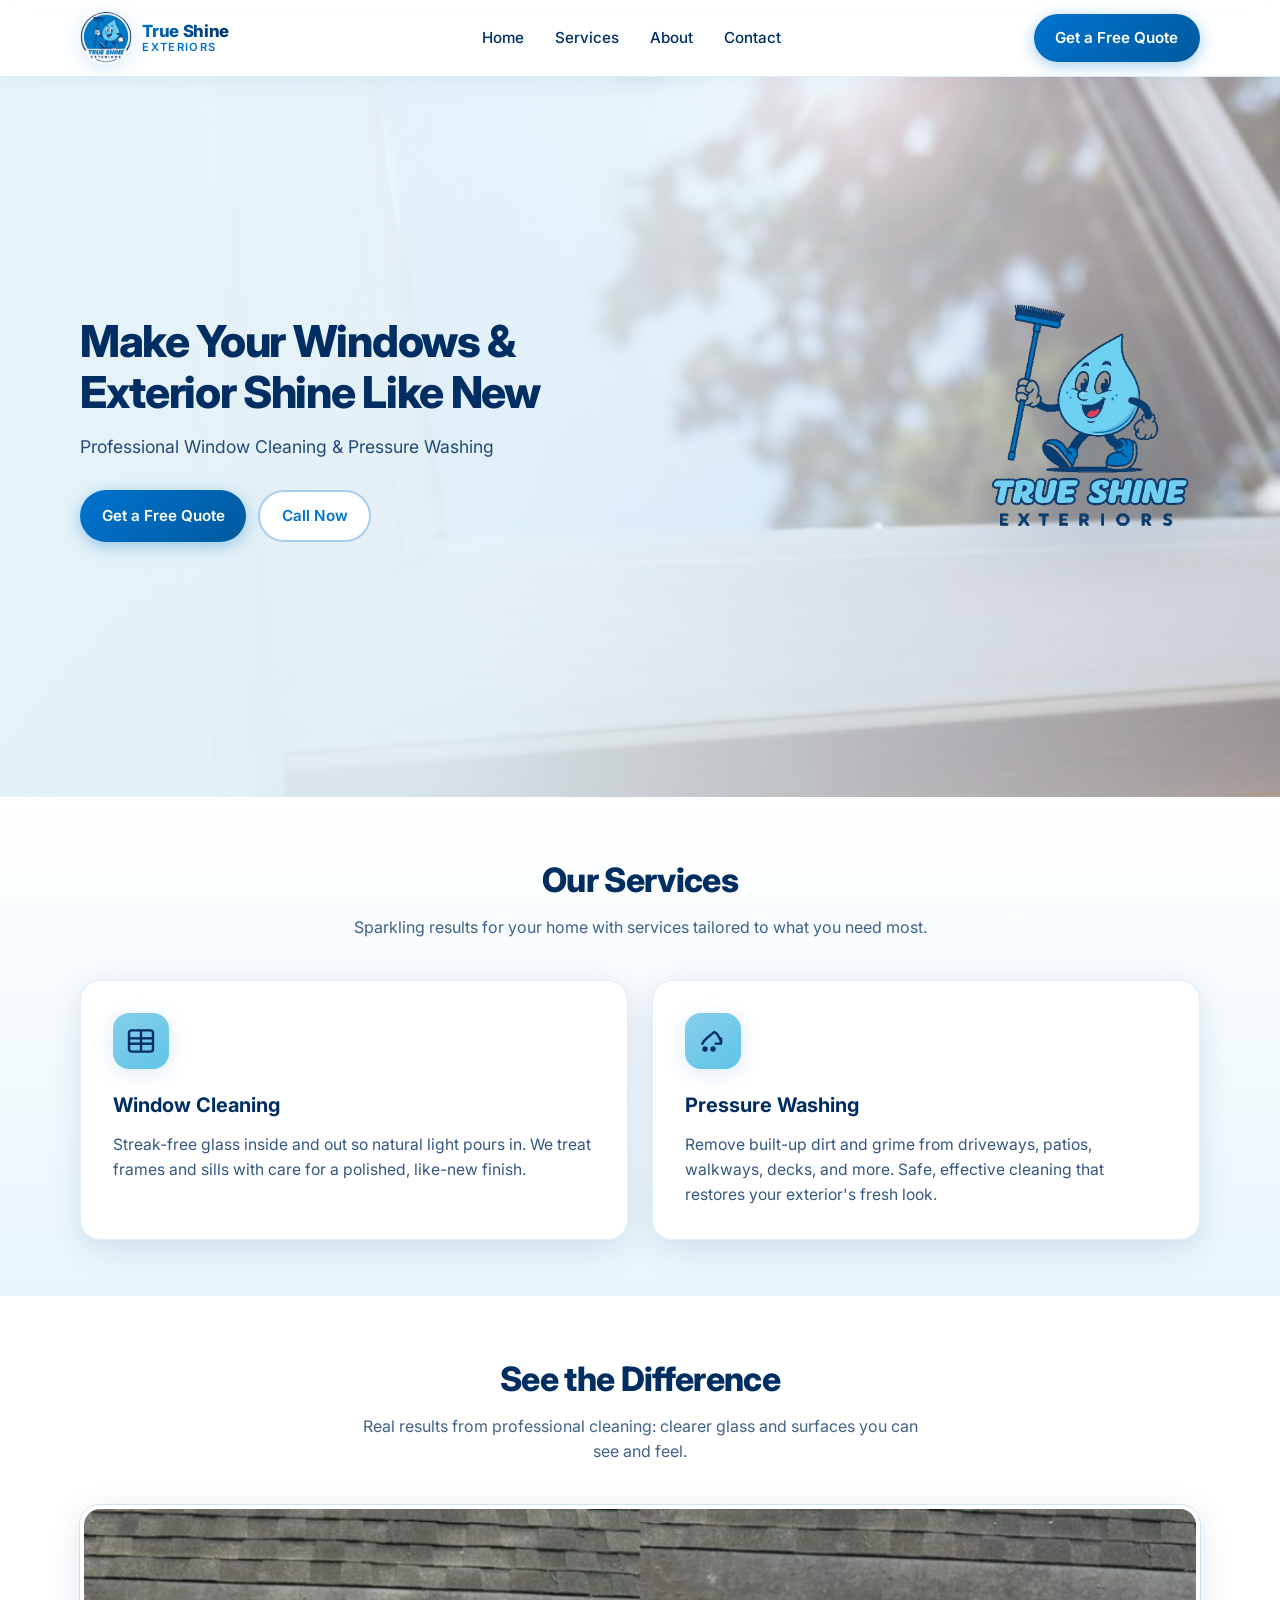
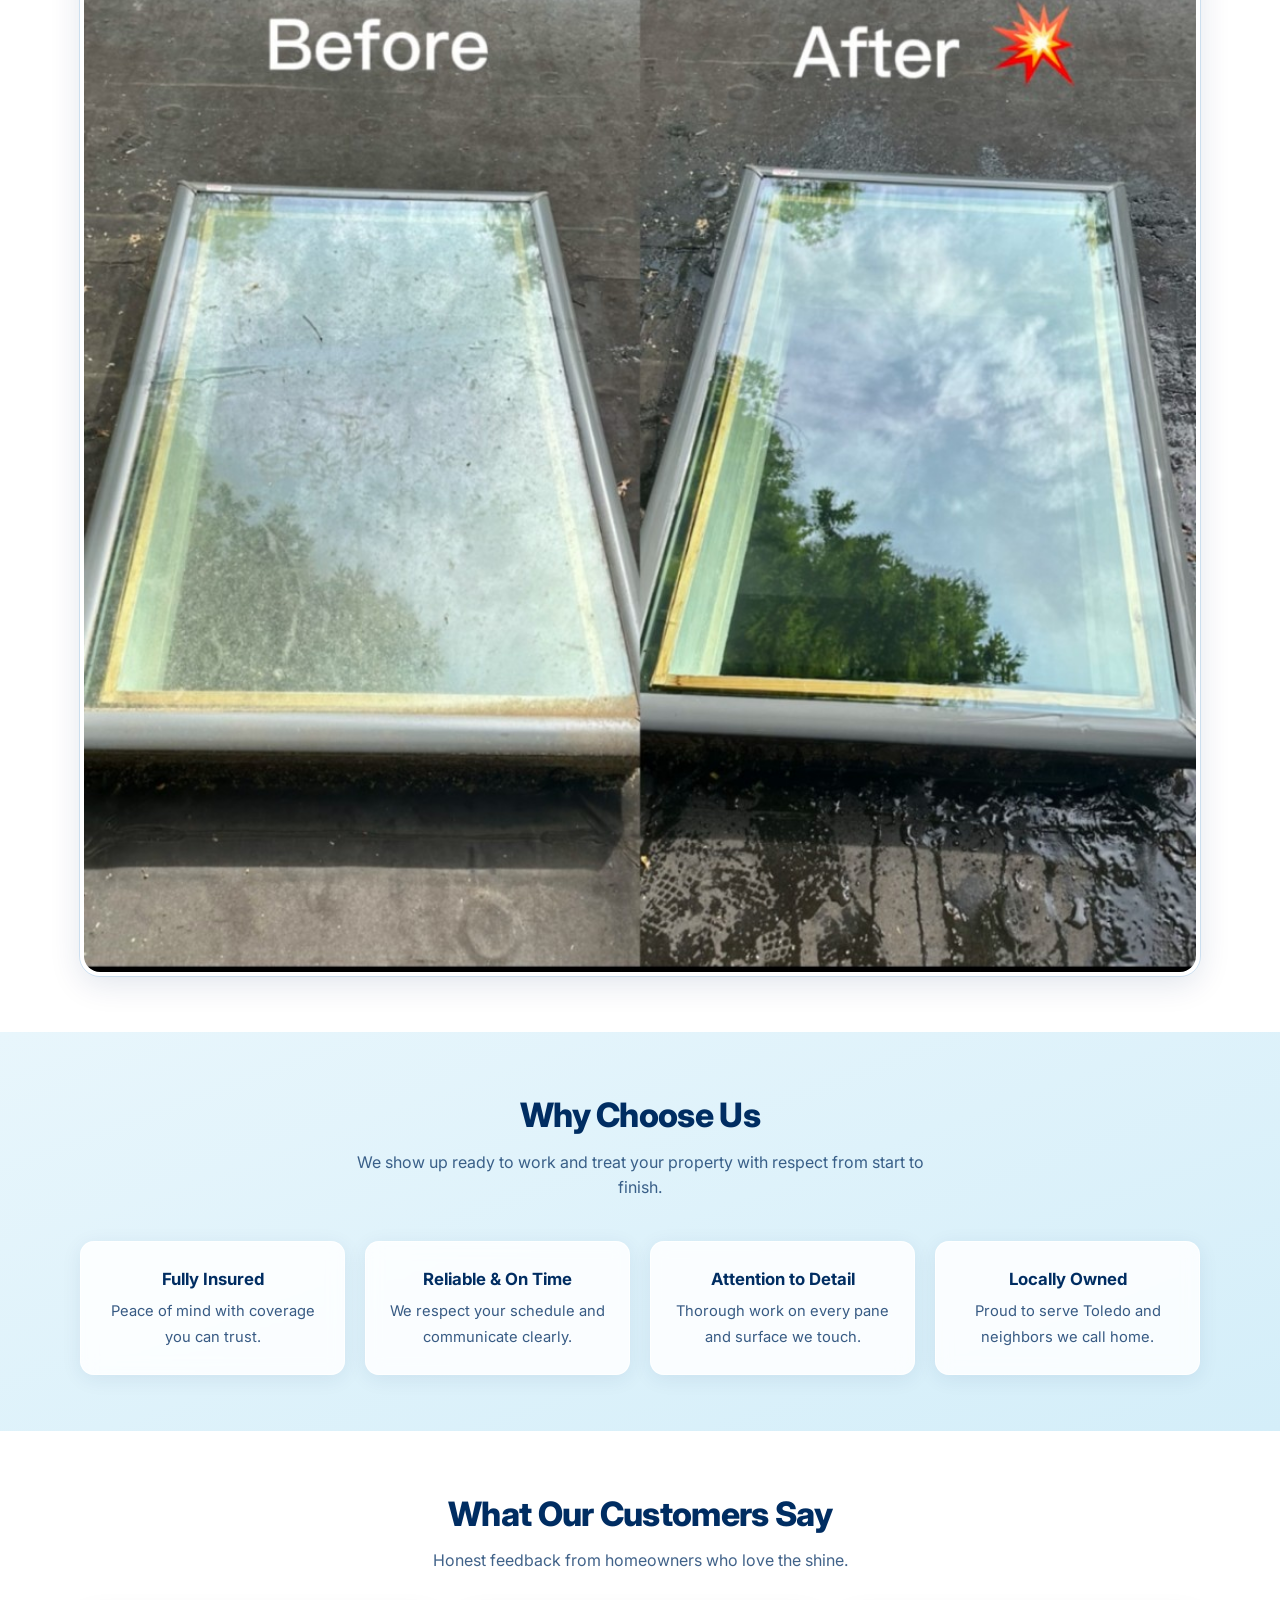
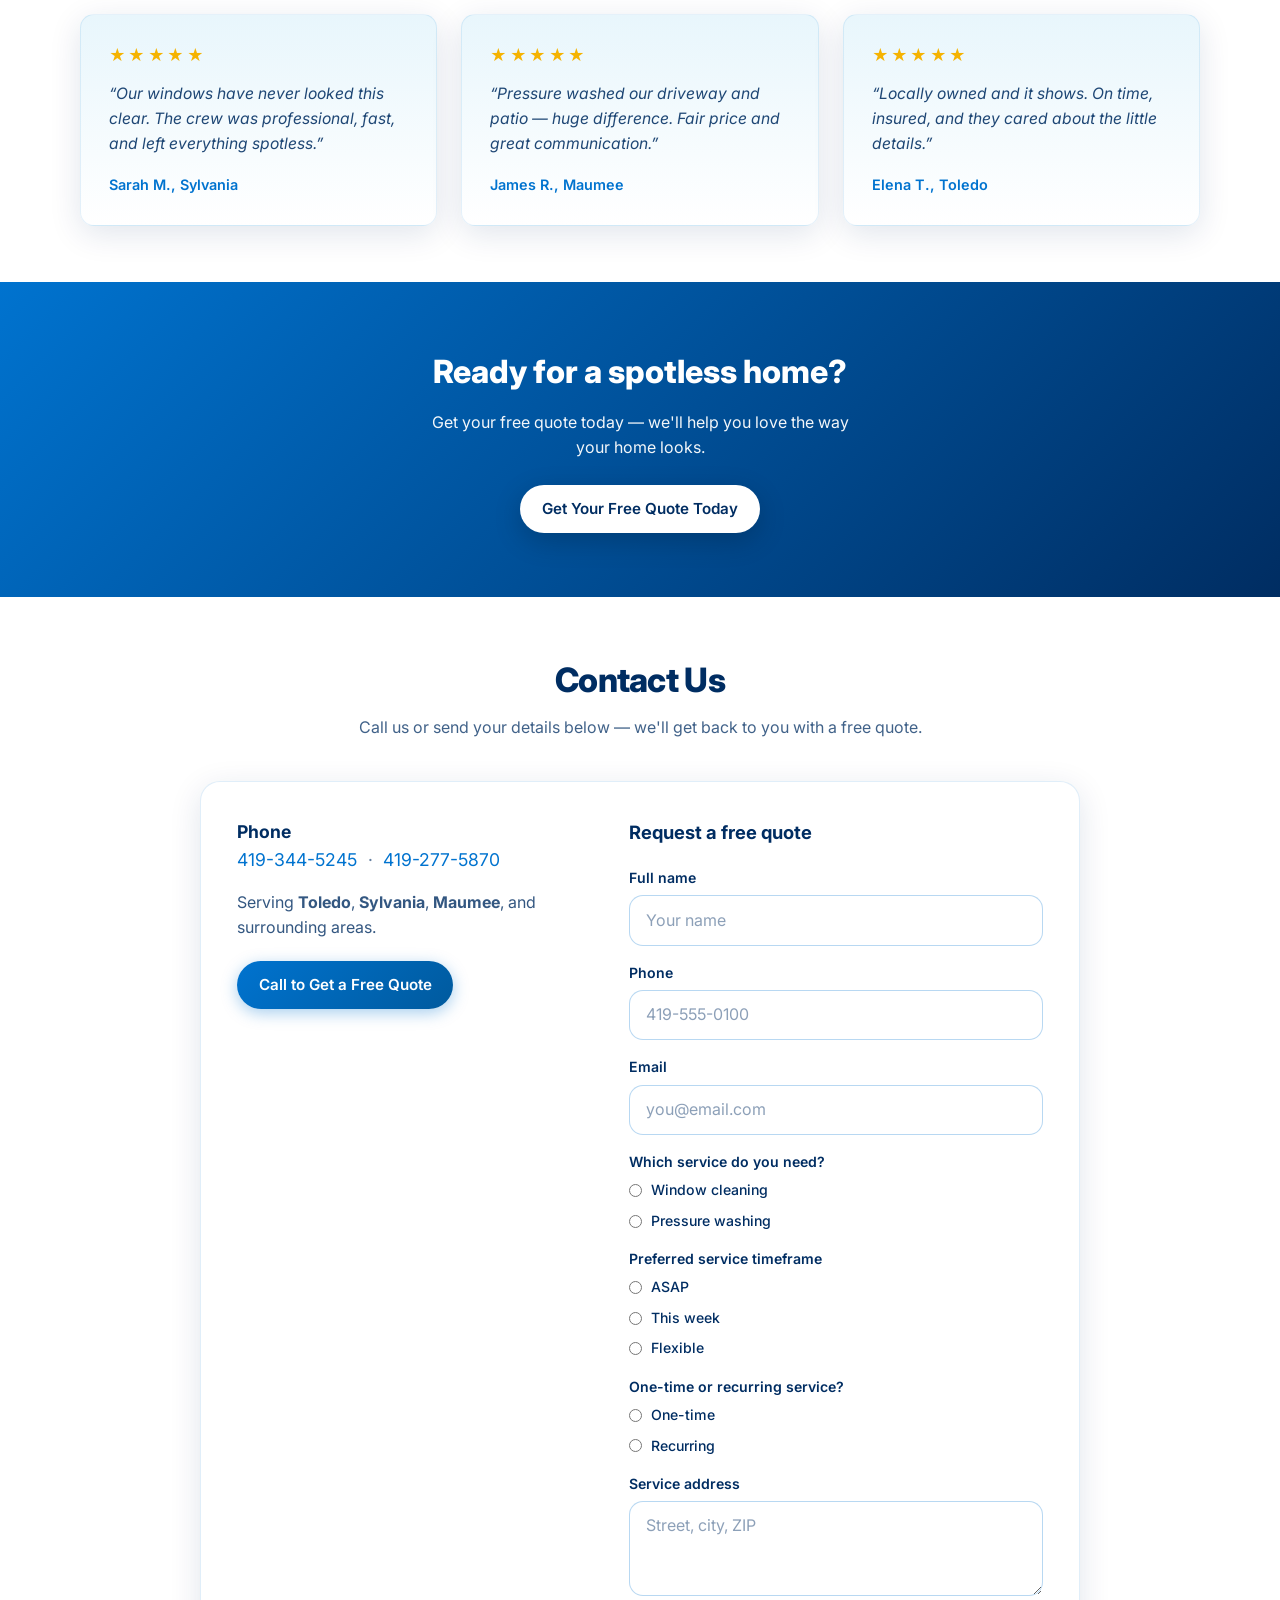
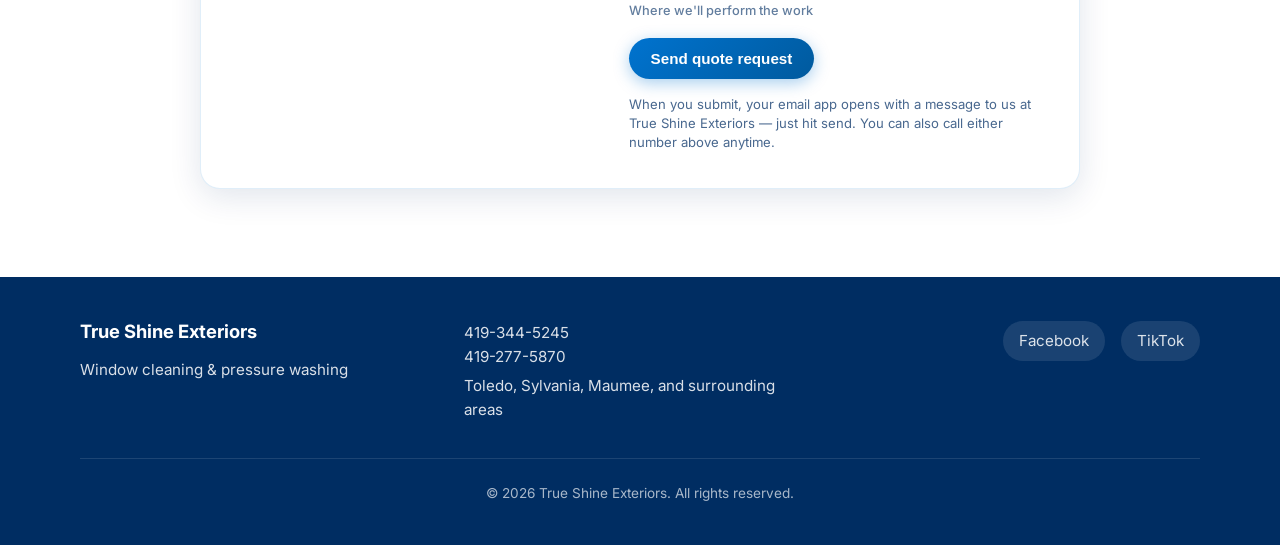
==== commit 1584b74d: "web" ====
--- a/index.html
+++ b/index.html
@@ -298,6 +298,36 @@
                     </label>
                   </div>
                 </fieldset>
+                <fieldset class="form-field form-field--service">
+                  <legend id="quote-timeframe-legend">Preferred service timeframe</legend>
+                  <div class="radio-group" role="radiogroup" aria-labelledby="quote-timeframe-legend">
+                    <label class="radio-label">
+                      <input type="radio" name="timeframe" value="ASAP" required />
+                      ASAP
+                    </label>
+                    <label class="radio-label">
+                      <input type="radio" name="timeframe" value="This week" />
+                      This week
+                    </label>
+                    <label class="radio-label">
+                      <input type="radio" name="timeframe" value="Flexible" />
+                      Flexible
+                    </label>
+                  </div>
+                </fieldset>
+                <fieldset class="form-field form-field--service">
+                  <legend id="quote-frequency-legend">One-time or recurring service?</legend>
+                  <div class="radio-group" role="radiogroup" aria-labelledby="quote-frequency-legend">
+                    <label class="radio-label">
+                      <input type="radio" name="frequency" value="One-time" required />
+                      One-time
+                    </label>
+                    <label class="radio-label">
+                      <input type="radio" name="frequency" value="Recurring" />
+                      Recurring
+                    </label>
+                  </div>
+                </fieldset>
                 <div class="form-field">
                   <label for="quote-address">Service address</label>
                   <textarea
@@ -438,6 +468,10 @@
             var address = document.getElementById("quote-address").value.trim();
             var serviceEl = quoteForm.querySelector('input[name="service"]:checked');
             var service = serviceEl ? serviceEl.value : "";
+            var timeframeEl = quoteForm.querySelector('input[name="timeframe"]:checked');
+            var timeframe = timeframeEl ? timeframeEl.value : "";
+            var frequencyEl = quoteForm.querySelector('input[name="frequency"]:checked');
+            var frequency = frequencyEl ? frequencyEl.value : "";
             var body =
               "Quote request — True Shine Exteriors\r\n\r\n" +
               "Name: " +
@@ -451,6 +485,12 @@
               "\r\n" +
               "Service: " +
               service +
+              "\r\n" +
+              "Preferred timeframe: " +
+              timeframe +
+              "\r\n" +
+              "One-time or recurring: " +
+              frequency +
               "\r\n" +
               "Address:\r\n" +
               address +
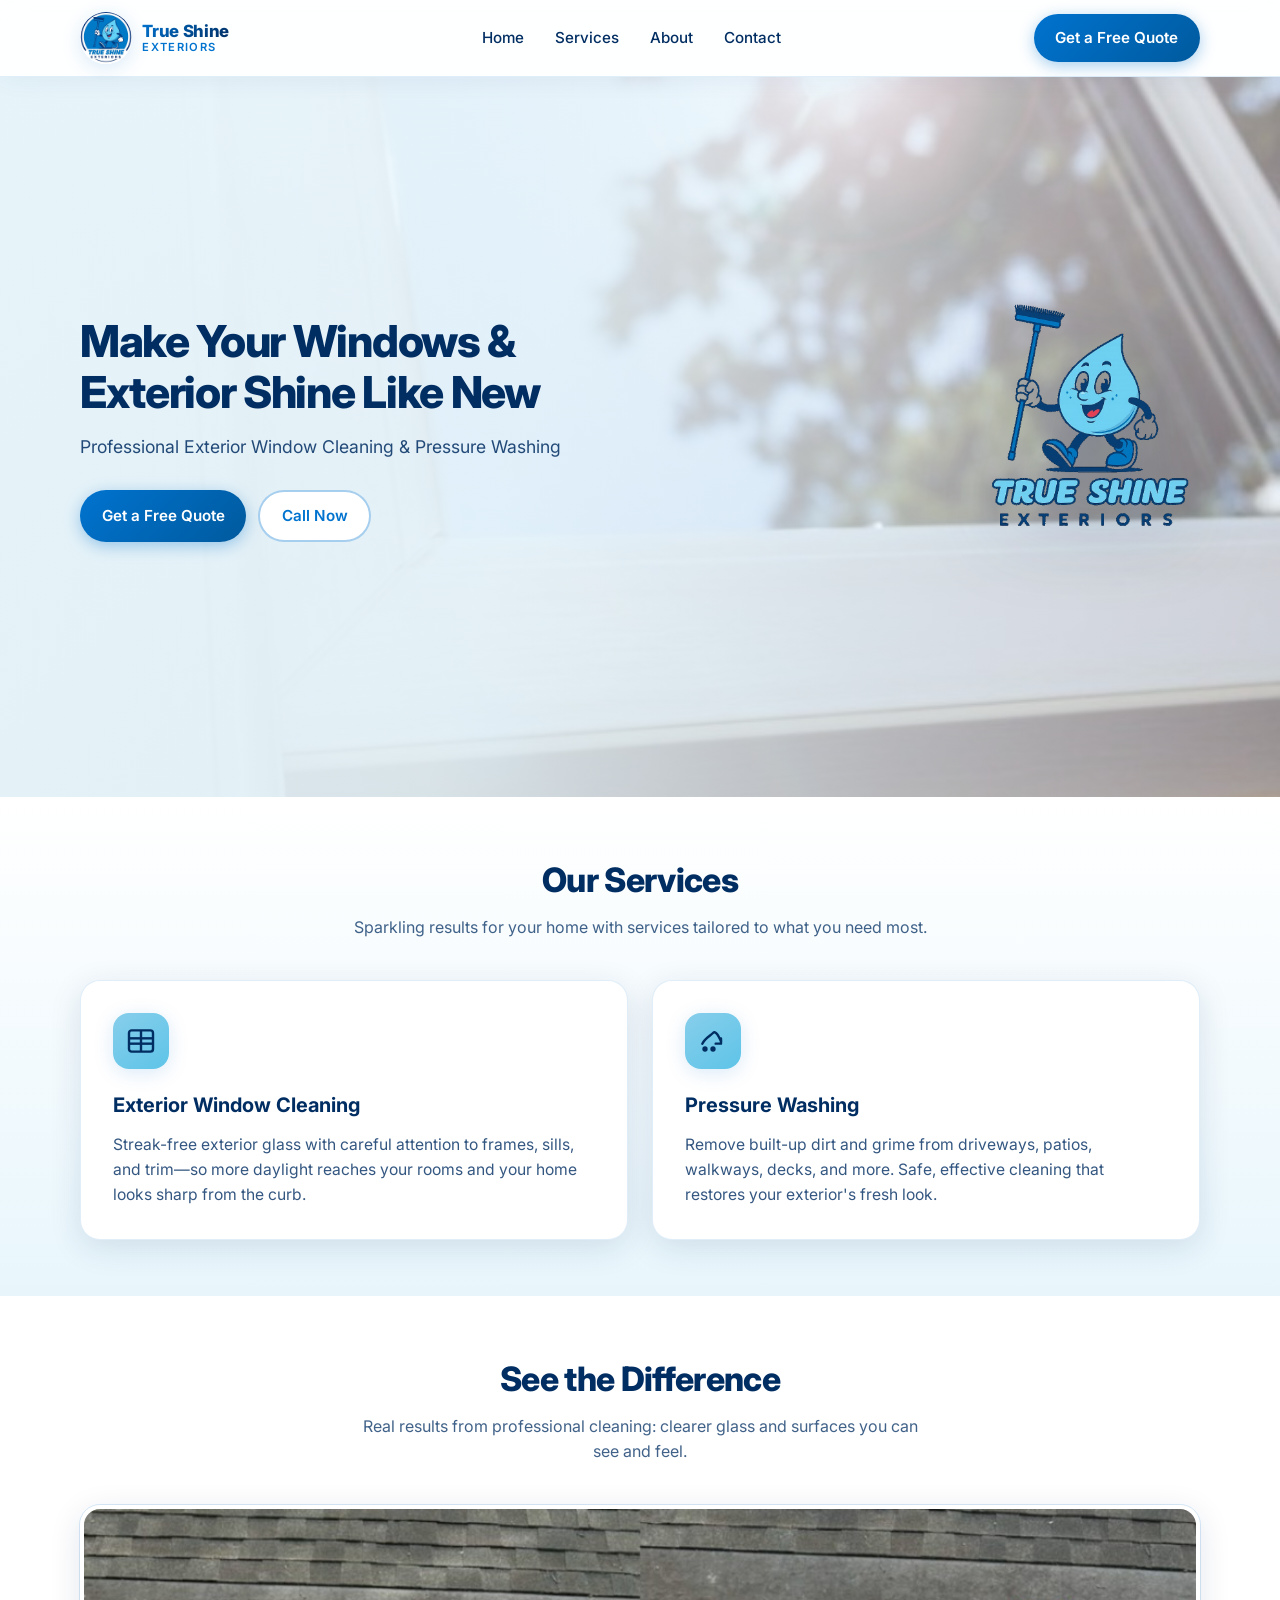
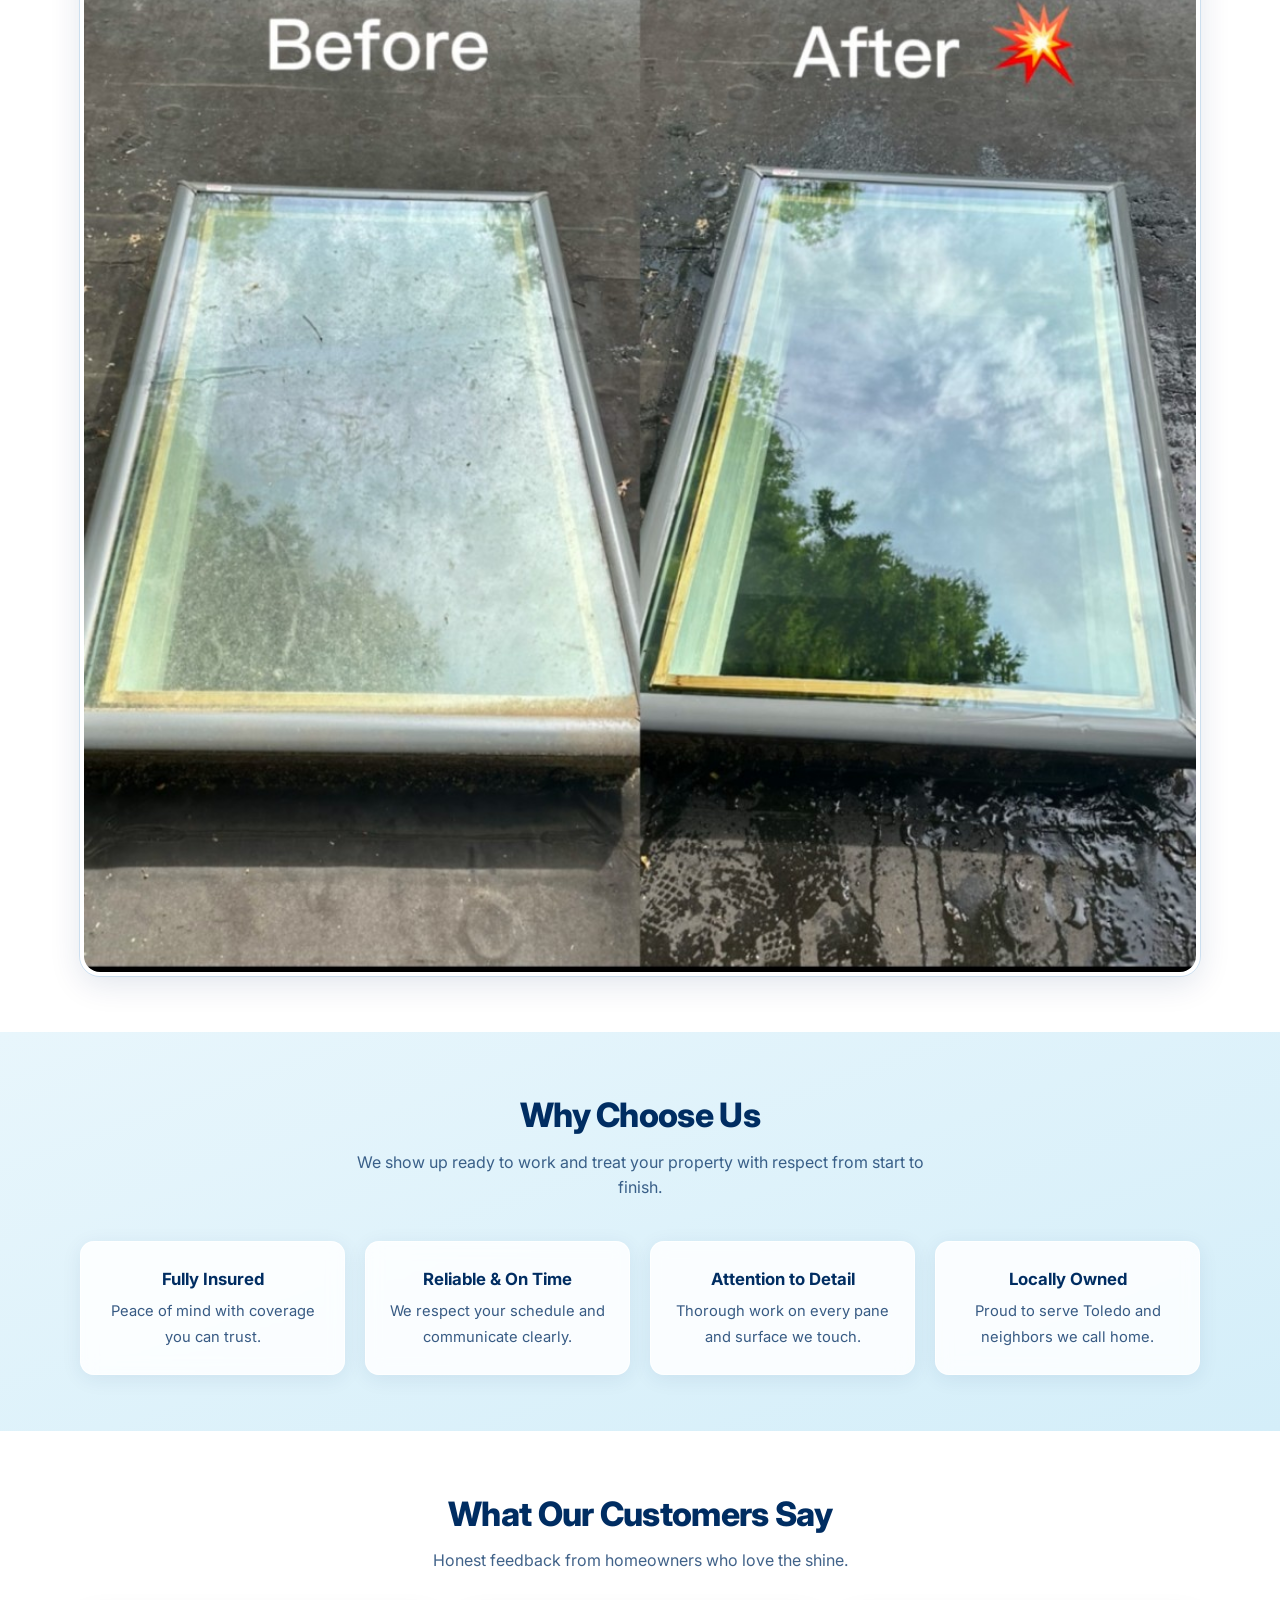
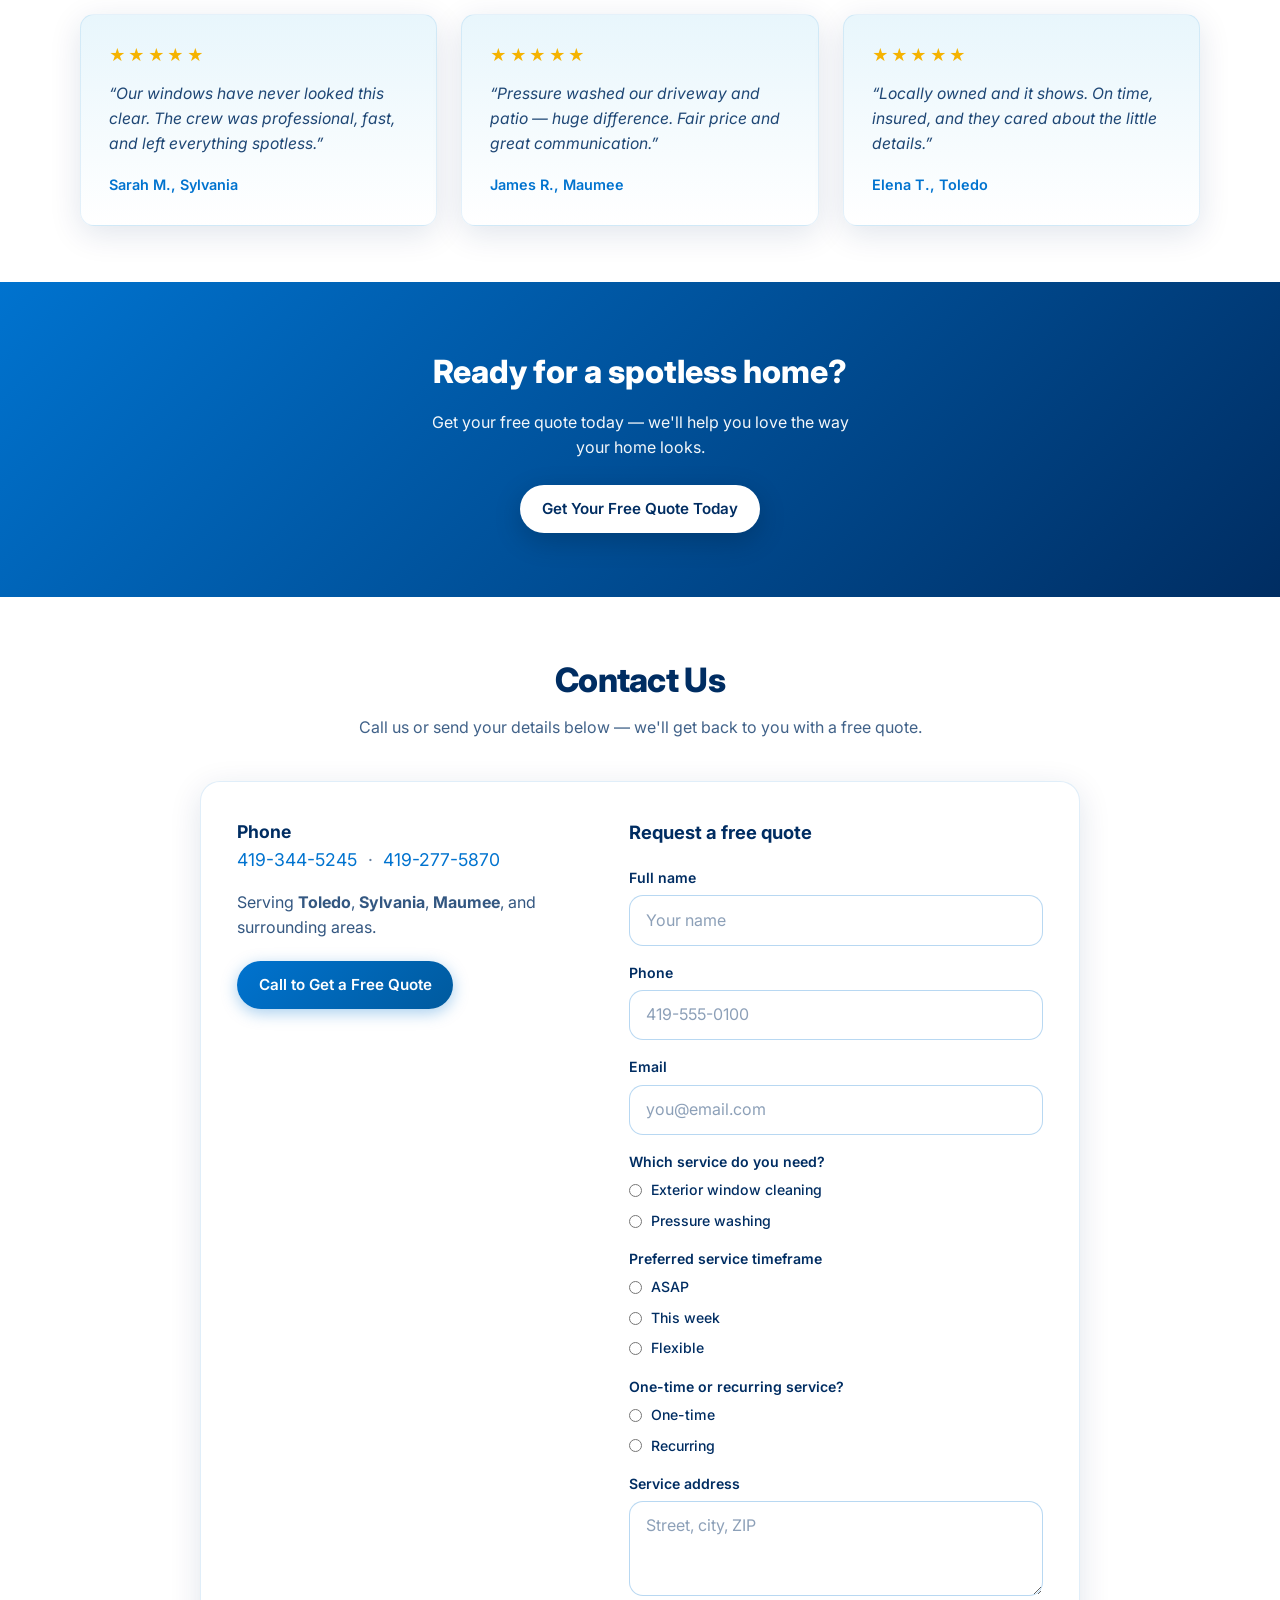
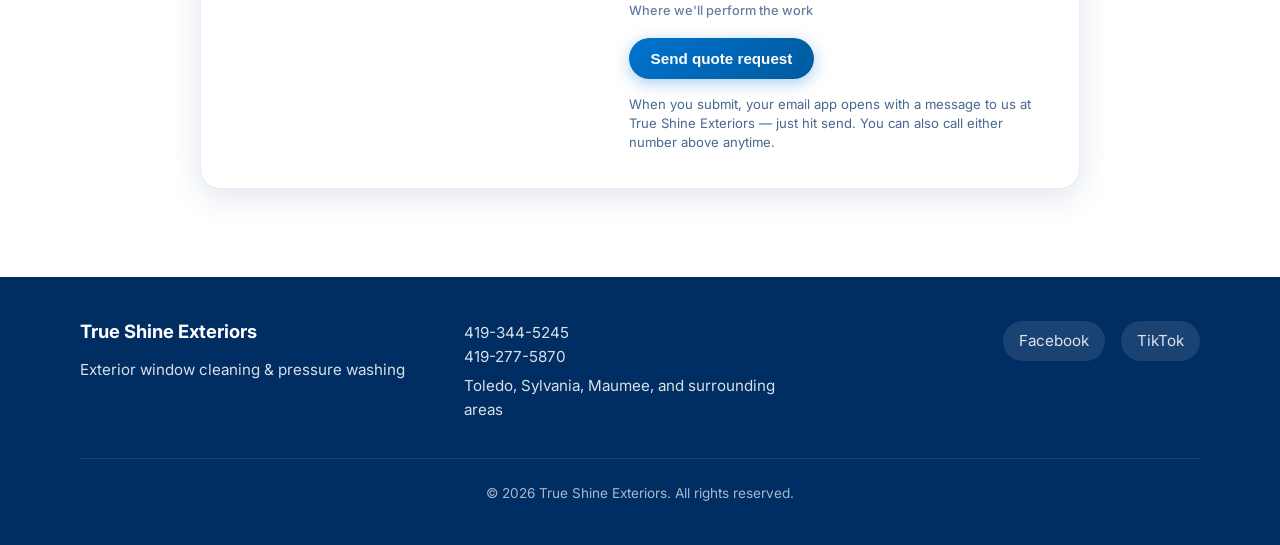
==== commit 6ffb1a37: "we" ====
--- a/index.html
+++ b/index.html
@@ -5,9 +5,9 @@
     <meta name="viewport" content="width=device-width, initial-scale=1" />
     <meta
       name="description"
-      content="True Shine Exteriors - professional window cleaning and pressure washing in Toledo, Sylvania, Maumee, and surrounding areas."
+      content="True Shine Exteriors - professional exterior window cleaning and pressure washing in Toledo, Sylvania, Maumee, and surrounding areas."
     />
-    <title>True Shine Exteriors | Window Cleaning &amp; Pressure Washing</title>
+    <title>True Shine Exteriors | Exterior Window Cleaning &amp; Pressure Washing</title>
     <link rel="preconnect" href="https://fonts.googleapis.com" />
     <link rel="preconnect" href="https://fonts.gstatic.com" crossorigin />
     <link
@@ -84,7 +84,7 @@
         <div class="container">
           <div class="hero-copy">
             <h1 id="hero-heading">Make Your Windows &amp; Exterior Shine Like New</h1>
-            <p class="hero-lead">Professional Window Cleaning &amp; Pressure Washing</p>
+            <p class="hero-lead">Professional Exterior Window Cleaning &amp; Pressure Washing</p>
             <div class="hero-actions">
               <a class="btn btn-primary" href="contact.html">Get a Free Quote</a>
               <a class="btn btn-outline" href="tel:+14193445245">Call Now</a>
@@ -118,10 +118,10 @@
                   <line x1="3" y1="14" x2="21" y2="14" />
                 </svg>
               </div>
-              <h3>Window Cleaning</h3>
+              <h3>Exterior Window Cleaning</h3>
               <p>
-                Streak-free glass inside and out so natural light pours in. We treat frames and sills with care for a
-                polished, like-new finish.
+                Streak-free exterior glass with careful attention to frames, sills, and trim—so more daylight reaches
+                your rooms and your home looks sharp from the curb.
               </p>
             </article>
             <article class="service-card">
@@ -289,8 +289,8 @@
                   <legend id="quote-service-legend">Which service do you need?</legend>
                   <div class="radio-group">
                     <label class="radio-label">
-                      <input type="radio" name="service" value="Window cleaning" required />
-                      Window cleaning
+                      <input type="radio" name="service" value="Exterior window cleaning" required />
+                      Exterior window cleaning
                     </label>
                     <label class="radio-label">
                       <input type="radio" name="service" value="Pressure washing" />
@@ -376,7 +376,7 @@
       <div class="container footer-inner">
         <div>
           <h3>True Shine Exteriors</h3>
-          <p>Window cleaning &amp; pressure washing</p>
+          <p>Exterior window cleaning &amp; pressure washing</p>
         </div>
         <div>
           <p>
